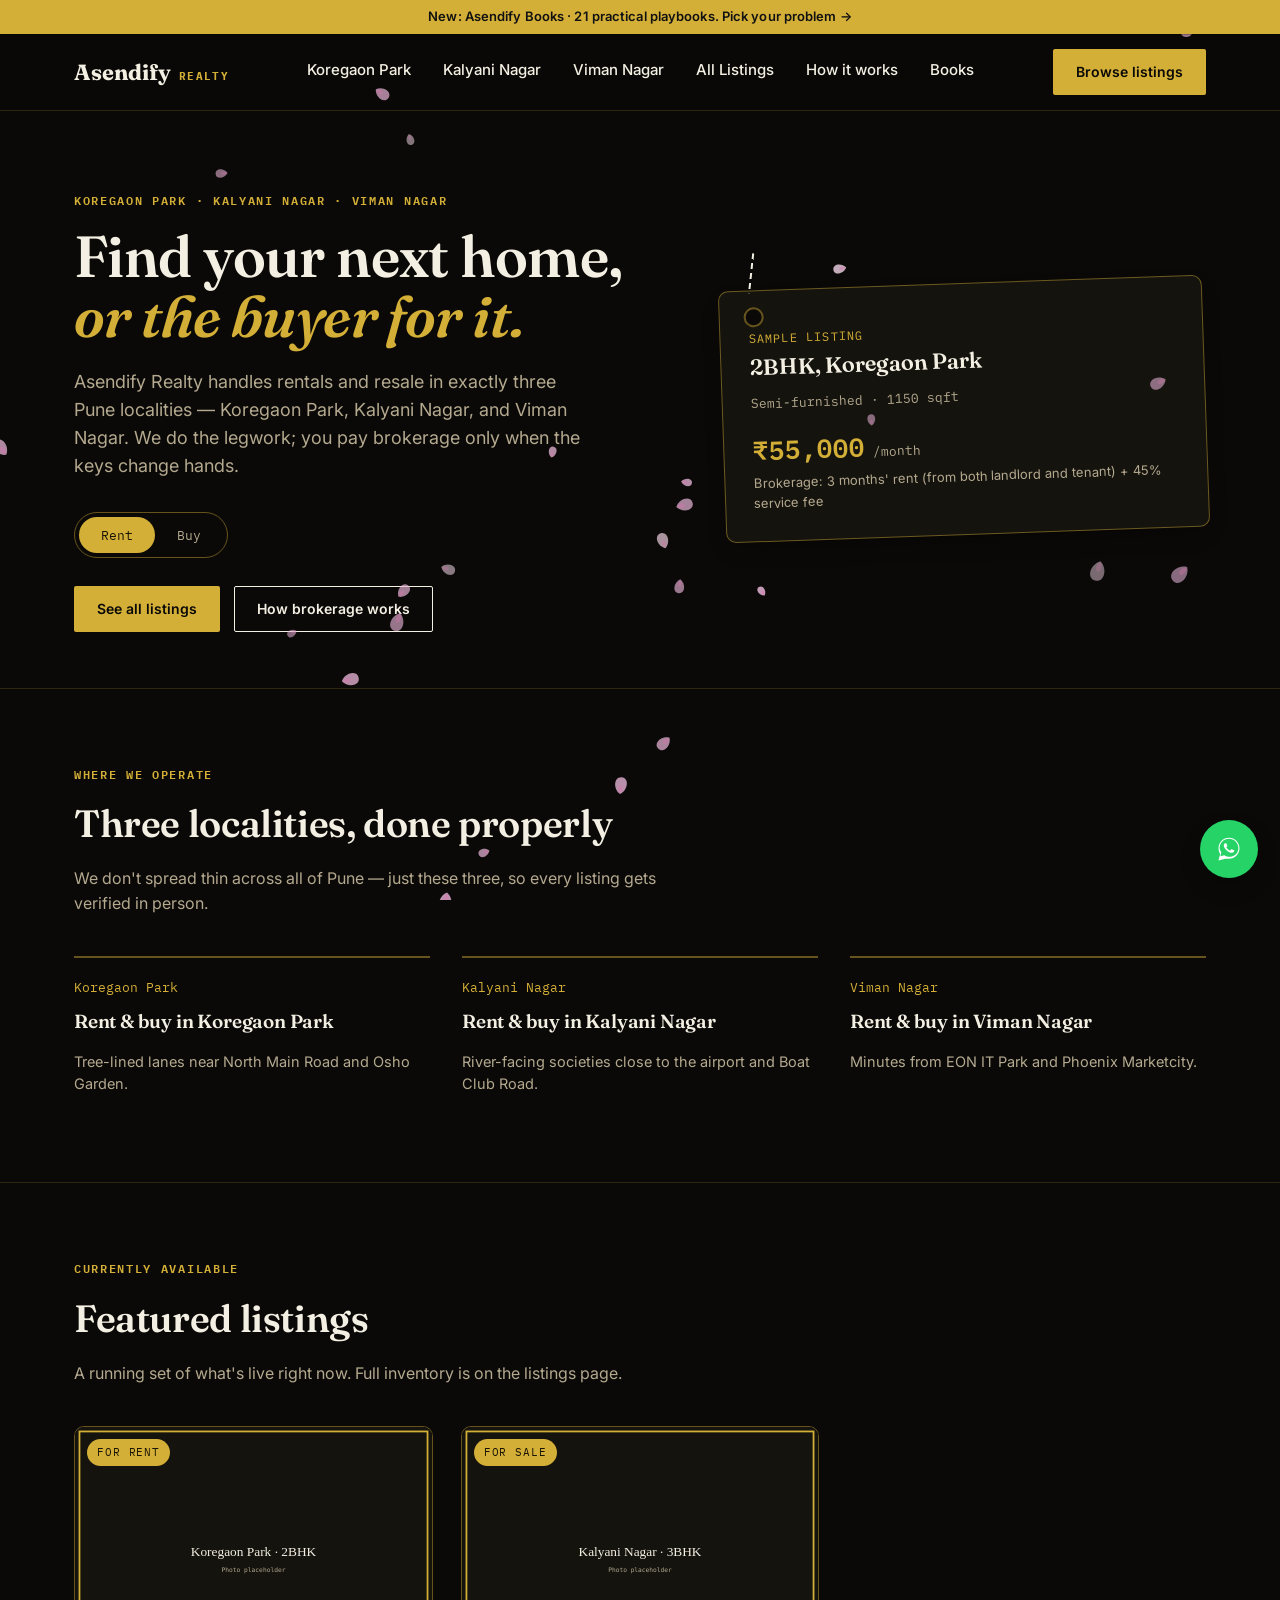
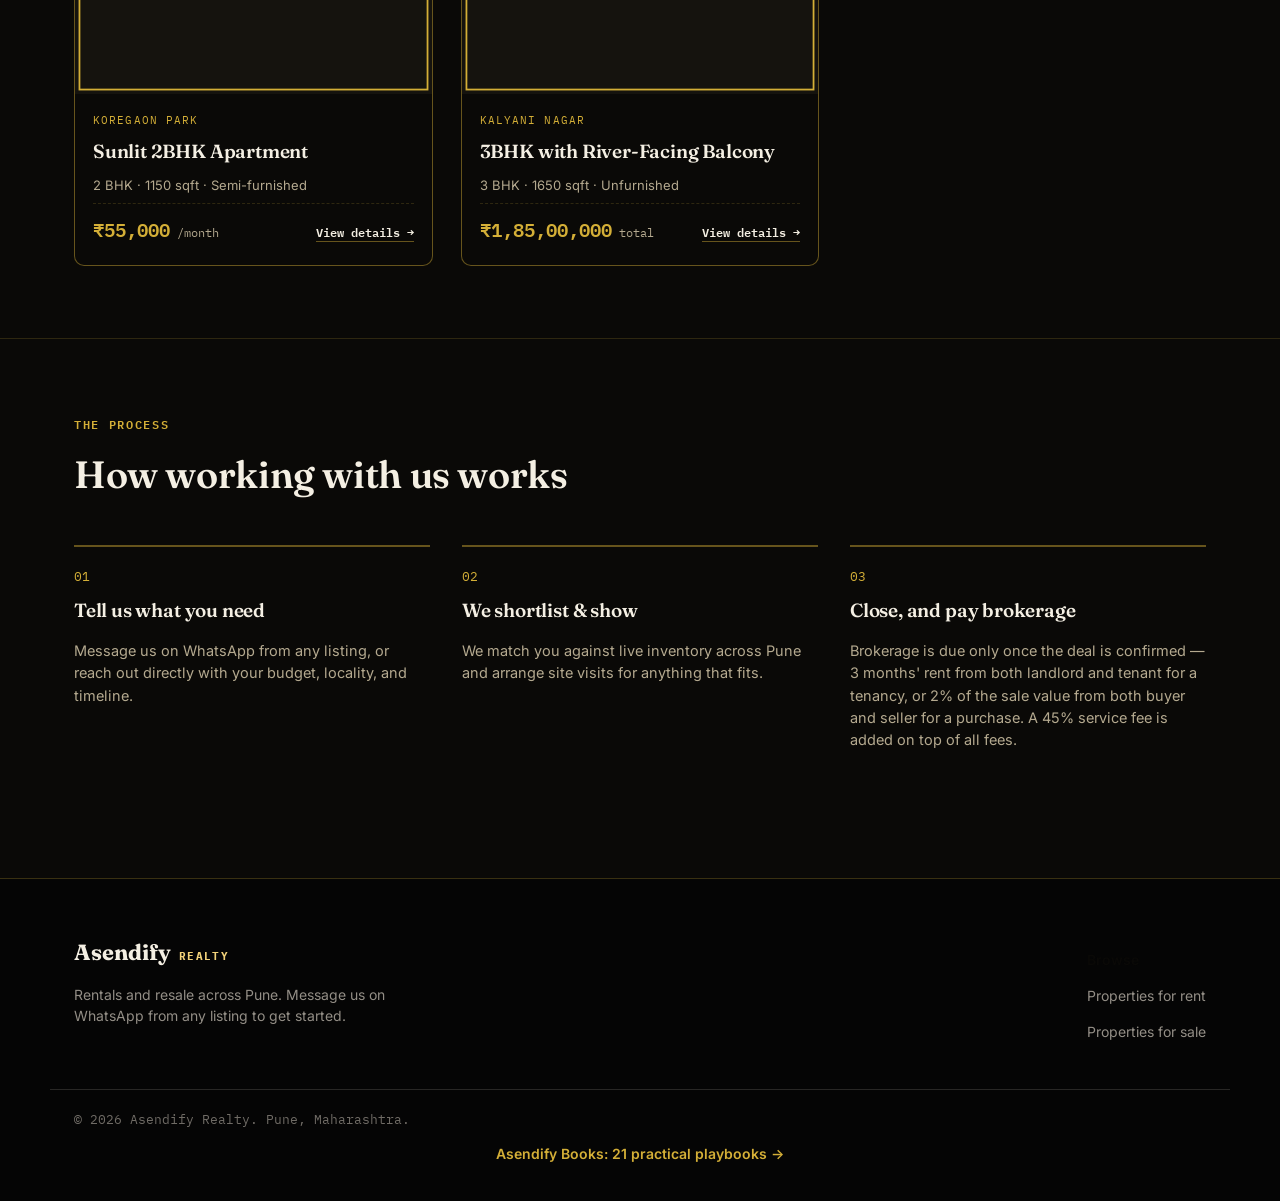
==== index.html @ c8814840 "Blossom petals turn pink to blue as you scroll" ====
<!DOCTYPE html>
<html lang="en">
<head>
<meta charset="UTF-8">
<meta name="viewport" content="width=device-width, initial-scale=1.0">
<title>Flats for Rent &amp; Sale in Koregaon Park, Kalyani Nagar &amp; Viman Nagar, Pune | Asendify Realty</title>
<meta name="description" content="Asendify Realty lists verified rental and resale flats in Koregaon Park, Kalyani Nagar, and Viman Nagar, Pune — nowhere else. Message us on WhatsApp to see what's available.">
<link rel="canonical" href="https://realty.asendify.co/">
<meta property="og:title" content="Asendify Realty — Flats for Rent &amp; Sale in Koregaon Park, Kalyani Nagar &amp; Viman Nagar, Pune">
<meta property="og:description" content="Verified rental and resale flats in Koregaon Park, Kalyani Nagar, and Viman Nagar, Pune.">
<meta property="og:type" content="website">
<meta property="og:url" content="https://realty.asendify.co/">
<meta name="twitter:card" content="summary">
<link rel="stylesheet" href="assets/css/style.css?v=2">
<script type="application/ld+json">
{
  "@context": "https://schema.org",
  "@type": "RealEstateAgent",
  "name": "Asendify Realty",
  "url": "https://realty.asendify.co/",
  "areaServed": [
    { "@type": "Place", "name": "Koregaon Park, Pune, Maharashtra" },
    { "@type": "Place", "name": "Kalyani Nagar, Pune, Maharashtra" },
    { "@type": "Place", "name": "Viman Nagar, Pune, Maharashtra" }
  ],
  "priceRange": "\u20b9\u20b9"
}
</script>
</head>
<body>

<header class="site-header">
  <div class="wrap">
    <a href="index.html" class="brand">Asendify <span class="sub">Realty</span></a>
    <nav class="nav-links">
      <a href="koregaon-park.html">Koregaon Park</a>
      <a href="kalyani-nagar.html">Kalyani Nagar</a>
      <a href="viman-nagar.html">Viman Nagar</a>
      <a href="listings.html">All Listings</a>
      <a href="#how-it-works">How it works</a>
    <a class="asd-books-nav" href="https://www.asendify.co/books/?utm_source=realty&utm_medium=nav">Books</a></nav>
    <a class="btn btn-primary" href="listings.html">Browse listings</a>
  </div>
</header>

<section class="hero">
  <div class="wrap hero-grid">
    <div>
      <span class="eyebrow">Koregaon Park &middot; Kalyani Nagar &middot; Viman Nagar</span>
      <h1 style="margin-top:14px;">Find your next home, <em>or the buyer for it.</em></h1>
      <p class="lede">Asendify Realty handles rentals and resale in exactly three Pune localities — Koregaon Park, Kalyani Nagar, and Viman Nagar. We do the legwork; you pay brokerage only when the keys change hands.</p>
      <div class="mode-toggle">
        <button class="active" onclick="location.href='listings.html?type=rent'">Rent</button>
        <button onclick="location.href='listings.html?type=buy'">Buy</button>
      </div>
      <div class="hero-ctas">
        <a class="btn btn-primary" href="listings.html">See all listings</a>
        <a class="btn btn-outline" href="#how-it-works">How brokerage works</a>
      </div>
    </div>
    <div class="keytag">
      <span class="tag-string"></span>
      <span class="tag-label">Sample listing</span>
      <h3>2BHK, Koregaon Park</h3>
      <span class="mono" style="font-size:13px;color:var(--stone);">Semi-furnished &middot; 1150 sqft</span>
      <div class="tag-price">&#8377;55,000<span style="font-size:13px;color:var(--stone);font-weight:400;"> /month</span></div>
      <div class="tag-meta">Brokerage: 3 months' rent (from both landlord and tenant) + 45% service fee</div>
    </div>
  </div>
</section>

<hr class="divider">

<section id="areas">
  <div class="wrap">
    <div class="section-head">
      <span class="eyebrow">Where we operate</span>
      <h2>Three localities, done properly</h2>
      <p>We don't spread thin across all of Pune — just these three, so every listing gets verified in person.</p>
    </div>
    <div class="steps">
      <a href="koregaon-park.html" class="step" style="text-decoration:none;">
        <span class="num mono">Koregaon Park</span>
        <h3>Rent &amp; buy in Koregaon Park</h3>
        <p>Tree-lined lanes near North Main Road and Osho Garden.</p>
      </a>
      <a href="kalyani-nagar.html" class="step" style="text-decoration:none;">
        <span class="num mono">Kalyani Nagar</span>
        <h3>Rent &amp; buy in Kalyani Nagar</h3>
        <p>River-facing societies close to the airport and Boat Club Road.</p>
      </a>
      <a href="viman-nagar.html" class="step" style="text-decoration:none;">
        <span class="num mono">Viman Nagar</span>
        <h3>Rent &amp; buy in Viman Nagar</h3>
        <p>Minutes from EON IT Park and Phoenix Marketcity.</p>
      </a>
    </div>
  </div>
</section>

<hr class="divider">

<section id="featured">
  <div class="wrap">
    <div class="section-head">
      <span class="eyebrow">Currently available</span>
      <h2>Featured listings</h2>
      <p>A running set of what's live right now. Full inventory is on the listings page.</p>
    </div>
    <div id="featured-grid" class="grid-properties">
      <div class="empty-state">Loading listings&hellip;</div>
    </div>
  </div>
</section>

<hr class="divider">

<section id="how-it-works">
  <div class="wrap">
    <div class="section-head">
      <span class="eyebrow">The process</span>
      <h2>How working with us works</h2>
    </div>
    <div class="steps">
      <div class="step">
        <span class="num mono">01</span>
        <h3>Tell us what you need</h3>
        <p>Message us on WhatsApp from any listing, or reach out directly with your budget, locality, and timeline.</p>
      </div>
      <div class="step">
        <span class="num mono">02</span>
        <h3>We shortlist &amp; show</h3>
        <p>We match you against live inventory across Pune and arrange site visits for anything that fits.</p>
      </div>
      <div class="step">
        <span class="num mono">03</span>
        <h3>Close, and pay brokerage</h3>
        <p>Brokerage is due only once the deal is confirmed — 3 months' rent from both landlord and tenant for a tenancy, or 2% of the sale value from both buyer and seller for a purchase. A 45% service fee is added on top of all fees.</p>
      </div>
    </div>
  </div>
</section>

<footer>
  <div class="wrap">
    <div>
      <a href="index.html" class="brand">Asendify <span class="sub" style="color:var(--brass-light);">Realty</span></a>
      <p>Rentals and resale across Pune. Message us on WhatsApp from any listing to get started.</p>
    </div>
    <div>
      <p style="color:var(--paper);font-weight:600;margin-bottom:8px;">Browse</p>
      <p><a href="listings.html?type=rent">Properties for rent</a></p>
      <p><a href="listings.html?type=buy">Properties for sale</a></p>
    </div>
  </div>
  <div class="wrap fine">&copy; 2026 Asendify Realty. Pune, Maharashtra.</div>
<div class="asd-books-line" style="text-align:center;padding:14px 16px 4px;font-size:14px"><a class="asd-books-foot" href="https://www.asendify.co/books/?utm_source=realty&utm_medium=footer" style="color:#d4af37;text-decoration:none;font-weight:600">Asendify Books: 21 practical playbooks &rarr;</a></div></footer>

<script src="assets/js/main.js"></script>
<script src="/assets/js/blossom.js?v=2" defer></script>
<script src="/asd-booksbar.js" data-src="realty" defer></script>
</body>
</html>
---- assets/css/style.css ----
/* ============================================================
   ASENDIFY REALTY — Design tokens
   Palette drawn from Pune's own materials: basalt stone, red
   laterite roof tiles, old brass door hardware, monsoon green.
   ============================================================ */

@import url('https://fonts.googleapis.com/css2?family=Fraunces:opsz,wght@9..144,400;9..144,500;9..144,600;9..144,700&family=Inter:wght@400;500;600;700&family=IBM+Plex+Mono:wght@400;500;600&display=swap');

:root{
  --ink:        #f4efe3;   /* basalt / near-black */
  --stone:      #b4a98f;   /* weathered stone, secondary text */
  --paper:      #0a0907;   /* limestone paper background */
  --paper-dim:  #15130e;   /* deeper paper, card fields */
  --terracotta: #d4af37;   /* laterite roof tile, primary accent */
  --terracotta-dark: #b8962e;
  --brass:      #d4af37;   /* old key / door hardware */
  --brass-light:#f2d27a;
  --monsoon:    #2f4a3c;   /* used sparingly: greenery accent */
  --line:       rgba(212,175,55,0.18);
  --line-light: rgba(241,233,220,0.22);

  --font-display: 'Fraunces', Georgia, serif;
  --font-body:    'Inter', -apple-system, sans-serif;
  --font-mono:    'IBM Plex Mono', 'Courier New', monospace;

  --radius: 2px;
  --shadow-card: 0 10px 24px -12px rgba(0,0,0,0.6);
}

*{ box-sizing:border-box; }
html{ scroll-behavior:smooth; }
body{
  margin:0;
  background:var(--paper);
  color:var(--ink);
  font-family:var(--font-body);
  line-height:1.55;
  -webkit-font-smoothing:antialiased;
}
img{ max-width:100%; display:block; }
a{ color:inherit; text-decoration:none; }
button{ font-family:inherit; cursor:pointer; }
:focus-visible{ outline:2px solid var(--terracotta); outline-offset:2px; }

.wrap{ max-width:1180px; margin:0 auto; padding:0 24px; }

/* ---------- Type ---------- */
h1,h2,h3{ font-family:var(--font-display); font-weight:600; letter-spacing:-0.01em; color:var(--ink); margin:0; }
.eyebrow{
  font-family:var(--font-mono); text-transform:uppercase; letter-spacing:0.14em;
  font-size:12px; color:var(--terracotta); font-weight:600;
}
.mono{ font-family:var(--font-mono); }

/* ---------- Header ---------- */
.site-header{
  position:sticky; top:0; z-index:40;
  background:rgba(10,9,7,0.92);
  backdrop-filter:blur(8px);
  border-bottom:1px solid var(--line);
}
.site-header .wrap{ display:flex; align-items:center; justify-content:space-between; height:76px; }
.brand{ display:flex; align-items:baseline; gap:8px; font-family:var(--font-display); font-size:22px; font-weight:700; }
.brand .sub{ font-family:var(--font-mono); font-size:11px; letter-spacing:0.12em; color:var(--brass); text-transform:uppercase; }
.nav-links{ display:flex; gap:32px; font-size:15px; font-weight:500; }
.nav-links a{ position:relative; padding-bottom:4px; }
.nav-links a::after{
  content:''; position:absolute; left:0; right:0; bottom:-2px; height:2px;
  background:var(--terracotta); transform:scaleX(0); transform-origin:left; transition:transform .2s ease;
}
.nav-links a:hover::after{ transform:scaleX(1); }
.btn{
  display:inline-flex; align-items:center; gap:8px;
  padding:11px 22px; border-radius:var(--radius);
  font-weight:600; font-size:14px; border:1px solid transparent;
  transition:transform .15s ease, background .15s ease, border-color .15s ease;
}
.btn-primary{ background:var(--terracotta); color:var(--paper); }
.btn-primary:hover{ background:var(--terracotta-dark); transform:translateY(-1px); }
.btn-outline{ border-color:var(--ink); color:var(--ink); }
.btn-outline:hover{ background:var(--terracotta); color:#1a1405; }
.btn-ghost{ color:var(--ink); border-bottom:1px solid rgba(212,175,55,0.45); border-radius:0; padding:4px 0; }

/* ---------- Hero ---------- */
.hero{ padding:76px 0 56px; position:relative; overflow:hidden; }
.hero-grid{ display:grid; grid-template-columns:1.1fr 0.9fr; gap:56px; align-items:center; }
.hero h1{ font-size:clamp(38px,5vw,58px); line-height:1.04; margin-bottom:22px; }
.hero h1 em{ font-style:italic; color:var(--terracotta); }
.hero p.lede{ font-size:18px; color:var(--stone); max-width:46ch; margin-bottom:32px; }
.hero-ctas{ display:flex; gap:14px; flex-wrap:wrap; }

/* Toggle: Rent / Buy — the ledger tab */
.mode-toggle{
  display:inline-flex; border:1.5px solid rgba(212,175,55,0.45); border-radius:999px; padding:4px; margin-bottom:28px;
  font-family:var(--font-mono); font-size:13px; font-weight:600; letter-spacing:0.04em;
}
.mode-toggle button{
  border:none; background:transparent; padding:9px 22px; border-radius:999px; color:var(--stone);
  transition:background .15s ease, color .15s ease;
}
.mode-toggle button.active{ background:var(--terracotta); color:#1a1405; }

/* Signature element: the key tag */
.keytag{
  position:relative;
  background:var(--paper-dim);
  border:1.5px solid rgba(212,175,55,0.45);
  border-radius:10px;
  padding:34px 28px 28px;
  box-shadow:var(--shadow-card);
  transform:rotate(-2deg);
}
.keytag::before{
  content:'';
  position:absolute; top:16px; left:24px;
  width:16px; height:16px; border-radius:50%;
  background:var(--paper); border:2px solid rgba(212,175,55,0.45);
}
.keytag .tag-string{
  position:absolute; top:-38px; left:32px; width:2px; height:40px;
  background:repeating-linear-gradient(var(--ink) 0 6px, transparent 6px 10px);
  transform:rotate(8deg);
}
.keytag .tag-label{ font-family:var(--font-mono); font-size:12px; letter-spacing:0.1em; color:var(--brass); text-transform:uppercase; margin-bottom:10px;}
.keytag h3{ font-size:22px; margin-bottom:6px; }
.keytag .tag-price{ font-family:var(--font-mono); font-size:26px; font-weight:600; color:var(--terracotta); margin:14px 0 4px; }
.keytag .tag-meta{ font-size:13px; color:var(--stone); }

/* ---------- Section shell ---------- */
section{ padding:72px 0; }
.section-head{ margin-bottom:40px; max-width:640px; }
.section-head h2{ font-size:clamp(28px,3.4vw,38px); margin-top:10px; }
.section-head p{ color:var(--stone); margin-top:12px; font-size:16px; }
.divider{ height:1px; background:var(--line); border:none; margin:0; }

/* ---------- Filters bar ---------- */
.filters{
  display:flex; flex-wrap:wrap; gap:12px; align-items:center;
  padding:18px 20px; background:var(--paper-dim); border:1px solid var(--line); border-radius:8px; margin-bottom:36px;
}
.filters select, .filters input{
  font-family:var(--font-mono); font-size:13px; padding:9px 12px;
  border:1px solid rgba(212,175,55,0.45); border-radius:4px; background:var(--paper); color:var(--ink);
}
.filters .count{ margin-left:auto; font-family:var(--font-mono); font-size:13px; color:var(--stone); }

/* ---------- Property grid & card (the key tag, repeated) ---------- */
.grid-properties{ display:grid; grid-template-columns:repeat(auto-fill,minmax(300px,1fr)); gap:28px; }
.pcard{
  background:var(--paper); border:1.5px solid rgba(212,175,55,0.45); border-radius:10px; overflow:hidden;
  display:flex; flex-direction:column; transition:transform .18s ease, box-shadow .18s ease;
}
.pcard:hover{ transform:translateY(-4px); box-shadow:var(--shadow-card); }
.pcard .photo{ position:relative; aspect-ratio:4/3; background:var(--paper-dim); overflow:hidden; }
.pcard .photo img{ width:100%; height:100%; object-fit:cover; }
.pcard .badge{
  position:absolute; top:12px; left:12px; background:var(--terracotta); color:#1a1405;
  font-family:var(--font-mono); font-size:11px; letter-spacing:0.08em; text-transform:uppercase;
  padding:5px 10px; border-radius:999px;
}
.pcard .badge.buy{ background:var(--terracotta); }
.pcard .punch{
  position:absolute; top:-10px; left:24px; width:14px; height:14px; border-radius:50%;
  background:var(--paper); border:2px solid rgba(212,175,55,0.45);
}
.pcard .body{ padding:18px 18px 20px; display:flex; flex-direction:column; gap:8px; flex:1; }
.pcard .locality{ font-family:var(--font-mono); font-size:11px; letter-spacing:0.1em; text-transform:uppercase; color:var(--brass); }
.pcard h3{ font-size:19px; }
.pcard .specs{ font-size:13px; color:var(--stone); }
.pcard .price-row{ margin-top:auto; display:flex; align-items:baseline; justify-content:space-between; padding-top:12px; border-top:1px dashed var(--line); }
.pcard .price{ font-family:var(--font-mono); font-weight:600; font-size:19px; color:var(--terracotta); }
.pcard .price .unit{ font-size:12px; color:var(--stone); font-weight:400; }
.pcard .view-link{ font-family:var(--font-mono); font-size:12px; font-weight:600; border-bottom:1px solid rgba(212,175,55,0.45); }

/* ---------- How it works ---------- */
.steps{ display:grid; grid-template-columns:repeat(3,1fr); gap:32px; }
.step{ border-top:2px solid rgba(212,175,55,0.45); padding-top:16px; }
.step .num{ font-family:var(--font-mono); color:var(--terracotta); font-size:13px; }
.step h3{ font-size:19px; margin:8px 0 8px; }
.step p{ color:var(--stone); font-size:14.5px; }

/* ---------- Property detail page ---------- */
.detail-grid{ display:grid; grid-template-columns:1.4fr 1fr; gap:48px; align-items:start; }
.gallery-main{ aspect-ratio:4/3; border-radius:10px; overflow:hidden; border:1.5px solid rgba(212,175,55,0.45); background:var(--paper-dim); }
.gallery-main img{ width:100%; height:100%; object-fit:cover; }
.gallery-thumbs{ display:flex; gap:10px; margin-top:10px; }
.gallery-thumbs img{ width:78px; height:58px; object-fit:cover; border-radius:4px; border:1.5px solid var(--line); cursor:pointer; }
.gallery-thumbs img.active{ border-color:var(--terracotta); }

.detail-panel{
  border:1.5px solid rgba(212,175,55,0.45); border-radius:10px; padding:28px; position:sticky; top:100px;
  background:var(--paper-dim);
}
.detail-panel .locality{ font-family:var(--font-mono); font-size:12px; letter-spacing:0.1em; text-transform:uppercase; color:var(--brass); }
.detail-panel h1{ font-size:28px; margin:8px 0 14px; }
.detail-panel .price{ font-family:var(--font-mono); font-size:30px; font-weight:600; color:var(--terracotta); }
.detail-panel .price .unit{ font-size:14px; color:var(--stone); font-weight:400; }
.spec-table{ margin:22px 0; border-top:1px solid var(--line); }
.spec-table div{ display:flex; justify-content:space-between; padding:10px 0; border-bottom:1px dashed var(--line); font-size:14px; }
.spec-table span:first-child{ color:var(--stone); }
.spec-table span:last-child{ font-family:var(--font-mono); font-weight:600; }
.amenity-list{ display:flex; flex-wrap:wrap; gap:8px; margin:18px 0; }
.amenity-list span{
  font-family:var(--font-mono); font-size:12px; background:var(--paper); border:1px solid var(--line);
  padding:6px 10px; border-radius:999px;
}
.brokerage-note{
  font-size:13px; color:var(--stone); background:var(--paper); border-left:3px solid var(--brass);
  padding:10px 14px; margin:18px 0; border-radius:4px;
}
.whatsapp-btn{
  display:flex; align-items:center; justify-content:center; gap:10px; width:100%;
  background:#25D366; color:#0b3d20; font-weight:700; padding:15px; border-radius:8px; font-size:15px;
  margin-top:8px;
}
.whatsapp-btn:hover{ filter:brightness(0.95); }
.detail-desc{ font-size:15.5px; color:var(--stone); line-height:1.7; margin-top:24px; }
.back-link{ font-family:var(--font-mono); font-size:13px; margin-bottom:24px; display:inline-block; }

/* ---------- Footer ---------- */
footer{ background:#050505; color:var(--ink); border-top:1px solid rgba(212,175,55,0.25); padding:56px 0 32px; margin-top:40px; }
footer .wrap{ display:flex; justify-content:space-between; flex-wrap:wrap; gap:24px; }
footer .brand{ color:var(--ink); }
footer p{ color:rgba(241,233,220,0.6); font-size:14px; max-width:36ch; }
footer .fine{ border-top:1px solid rgba(241,233,220,0.15); margin-top:32px; padding-top:20px; font-size:12.5px; color:rgba(241,233,220,0.45); font-family:var(--font-mono); }

/* ---------- Floating WhatsApp button ---------- */
.whatsapp-fab{
  position:fixed; right:22px; bottom:22px; z-index:900;
  width:58px; height:58px; border-radius:50%;
  background:#25D366; color:#fff;
  display:flex; align-items:center; justify-content:center;
  box-shadow:0 10px 26px -8px rgba(0,0,0,0.45);
  transition:transform .18s ease, box-shadow .18s ease;
}
.whatsapp-fab:hover{ transform:translateY(-3px) scale(1.05); box-shadow:0 14px 30px -8px rgba(0,0,0,0.5); }
@media (max-width: 600px){
  .whatsapp-fab{ right:16px; bottom:16px; width:52px; height:52px; }
}

/* ---------- Empty state ---------- */
.empty-state{ text-align:center; padding:60px 20px; color:var(--stone); font-family:var(--font-mono); }

/* ---------- Responsive ---------- */
@media (max-width: 860px){
  .hero-grid{ grid-template-columns:1fr; }
  .nav-links{ display:none; }
  .steps{ grid-template-columns:1fr; }
  .detail-grid{ grid-template-columns:1fr; }
  .detail-panel{ position:static; }
}

@media (prefers-reduced-motion: reduce){
  *{ transition:none !important; animation:none !important; }
}
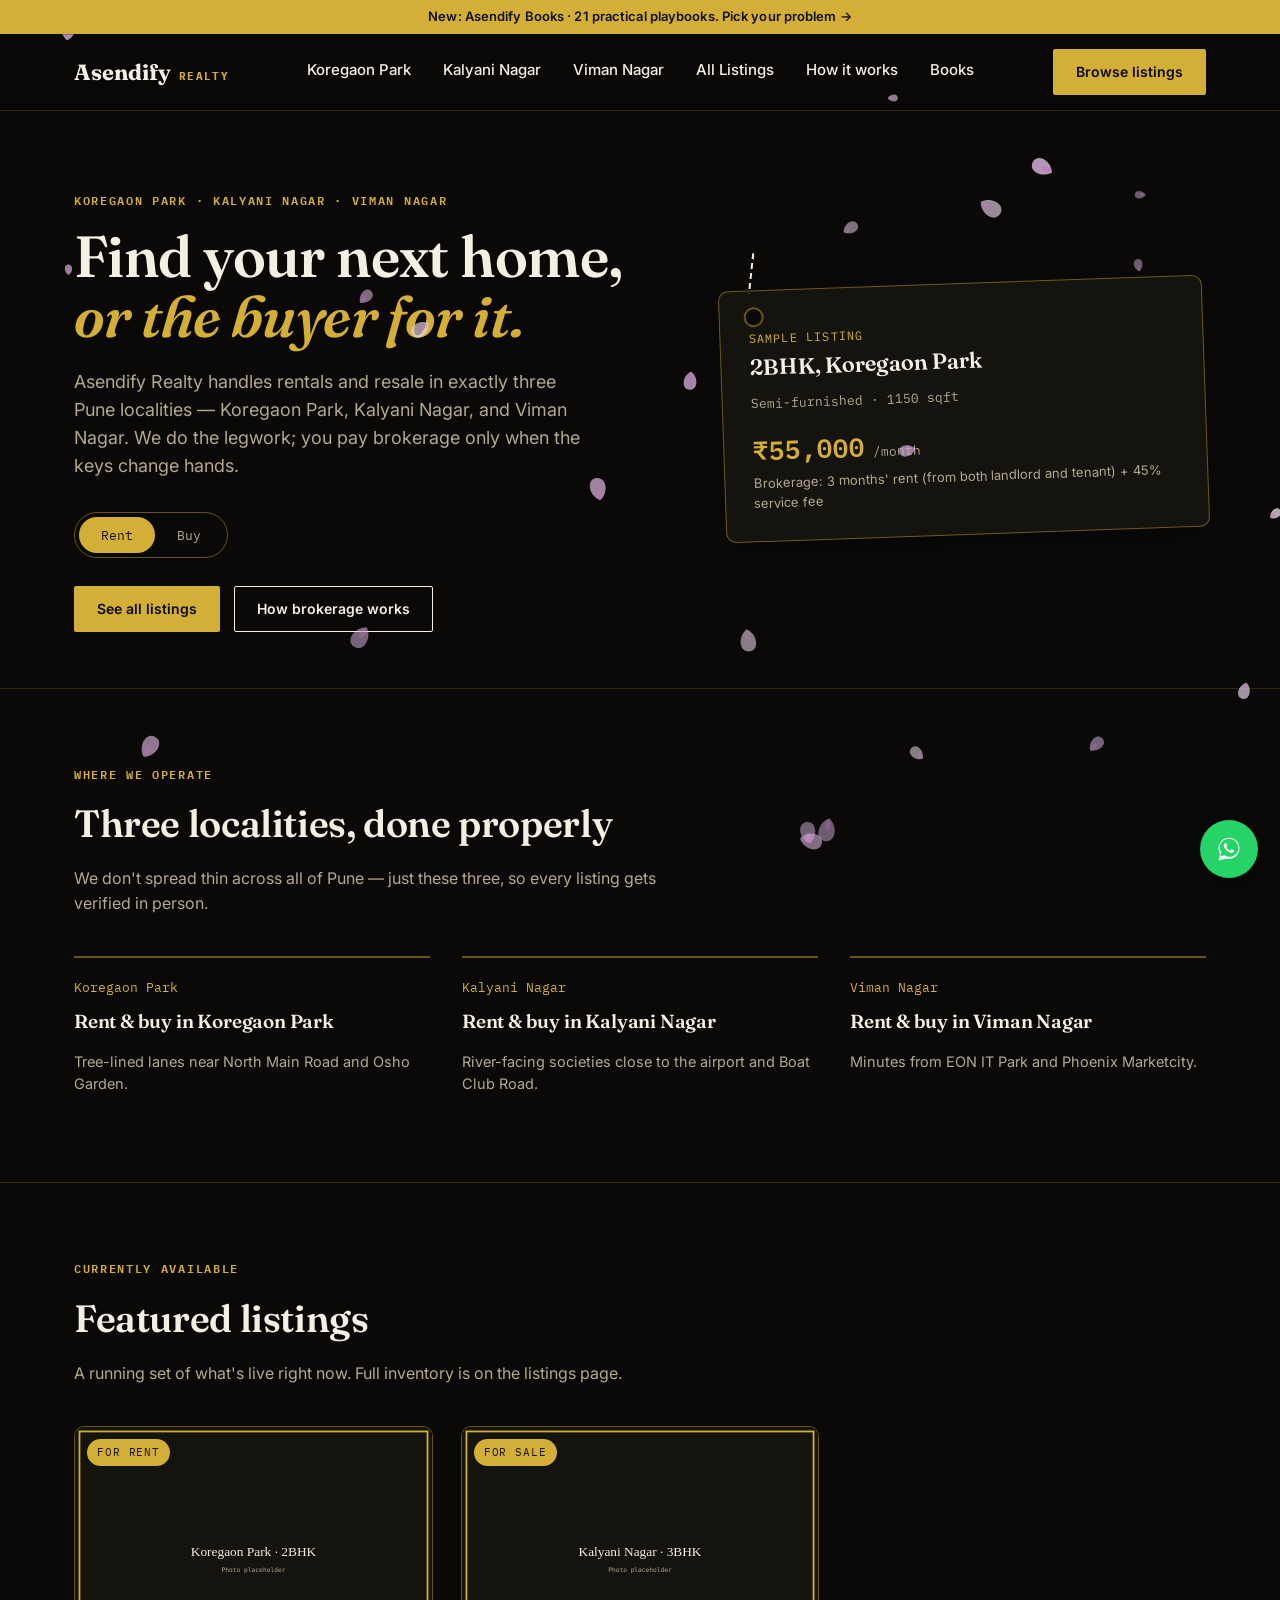
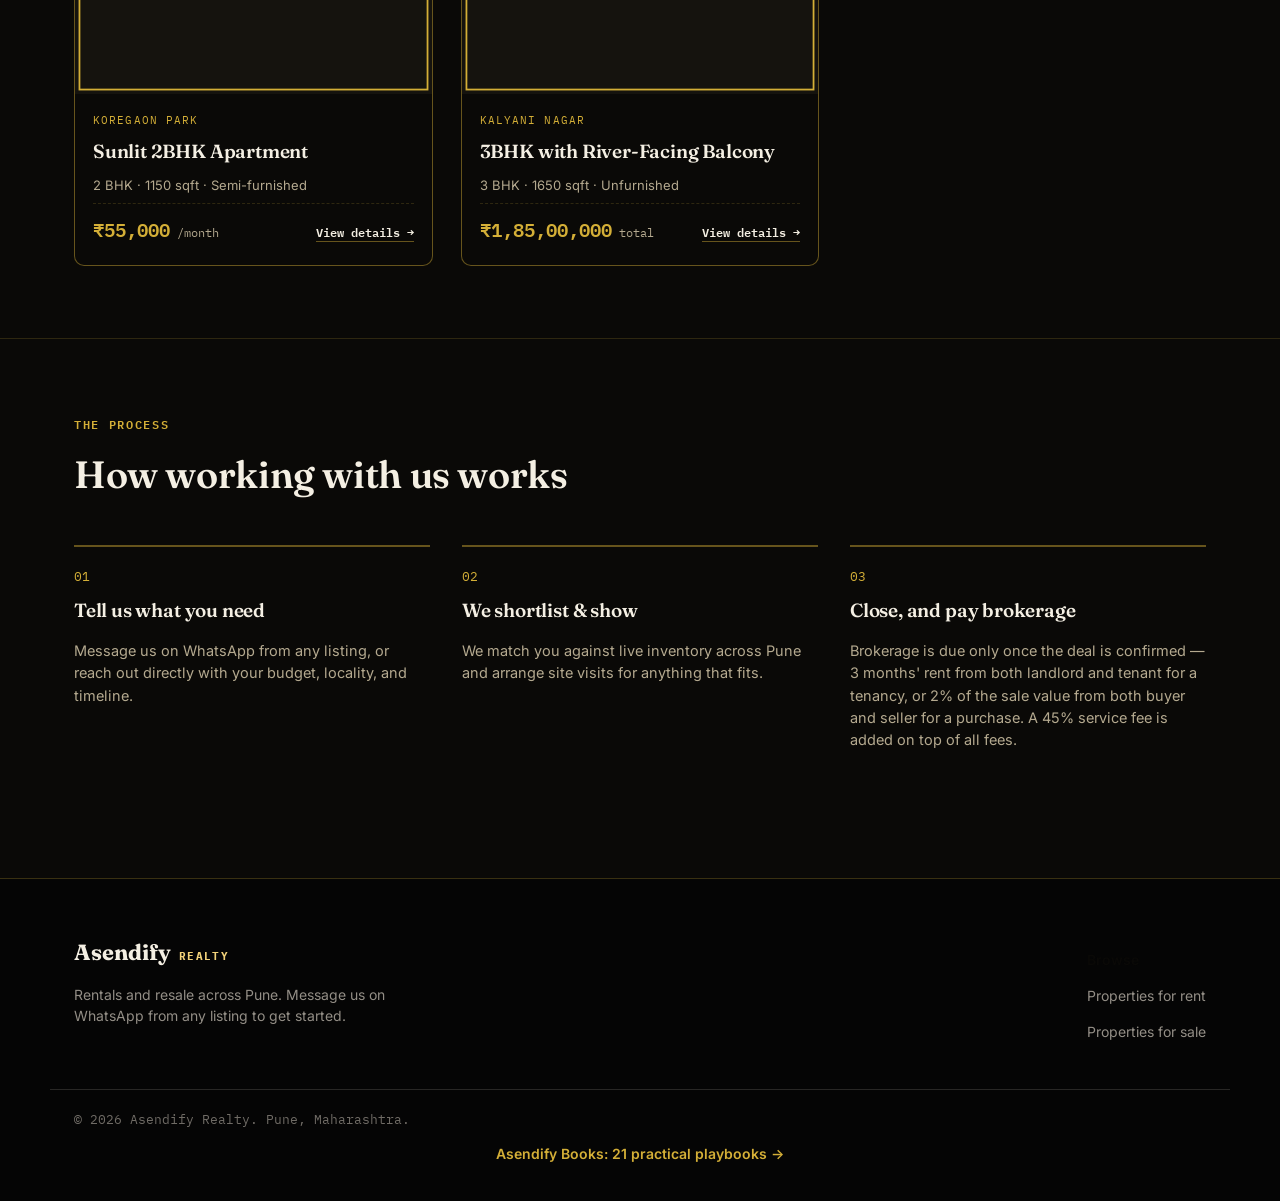
==== commit 341f538a: "Petals pink -> blue -> red on scroll on every page (not on client example/demo sites) Co-Authored-By" ====
--- a/index.html
+++ b/index.html
@@ -157,7 +157,7 @@
 <div class="asd-books-line" style="text-align:center;padding:14px 16px 4px;font-size:14px"><a class="asd-books-foot" href="https://www.asendify.co/books/?utm_source=realty&utm_medium=footer" style="color:#d4af37;text-decoration:none;font-weight:600">Asendify Books: 21 practical playbooks &rarr;</a></div></footer>
 
 <script src="assets/js/main.js"></script>
-<script src="/assets/js/blossom.js?v=2" defer></script>
+<script src="/assets/js/blossom.js?v=3" defer></script>
 <script src="/asd-booksbar.js" data-src="realty" defer></script>
 </body>
 </html>
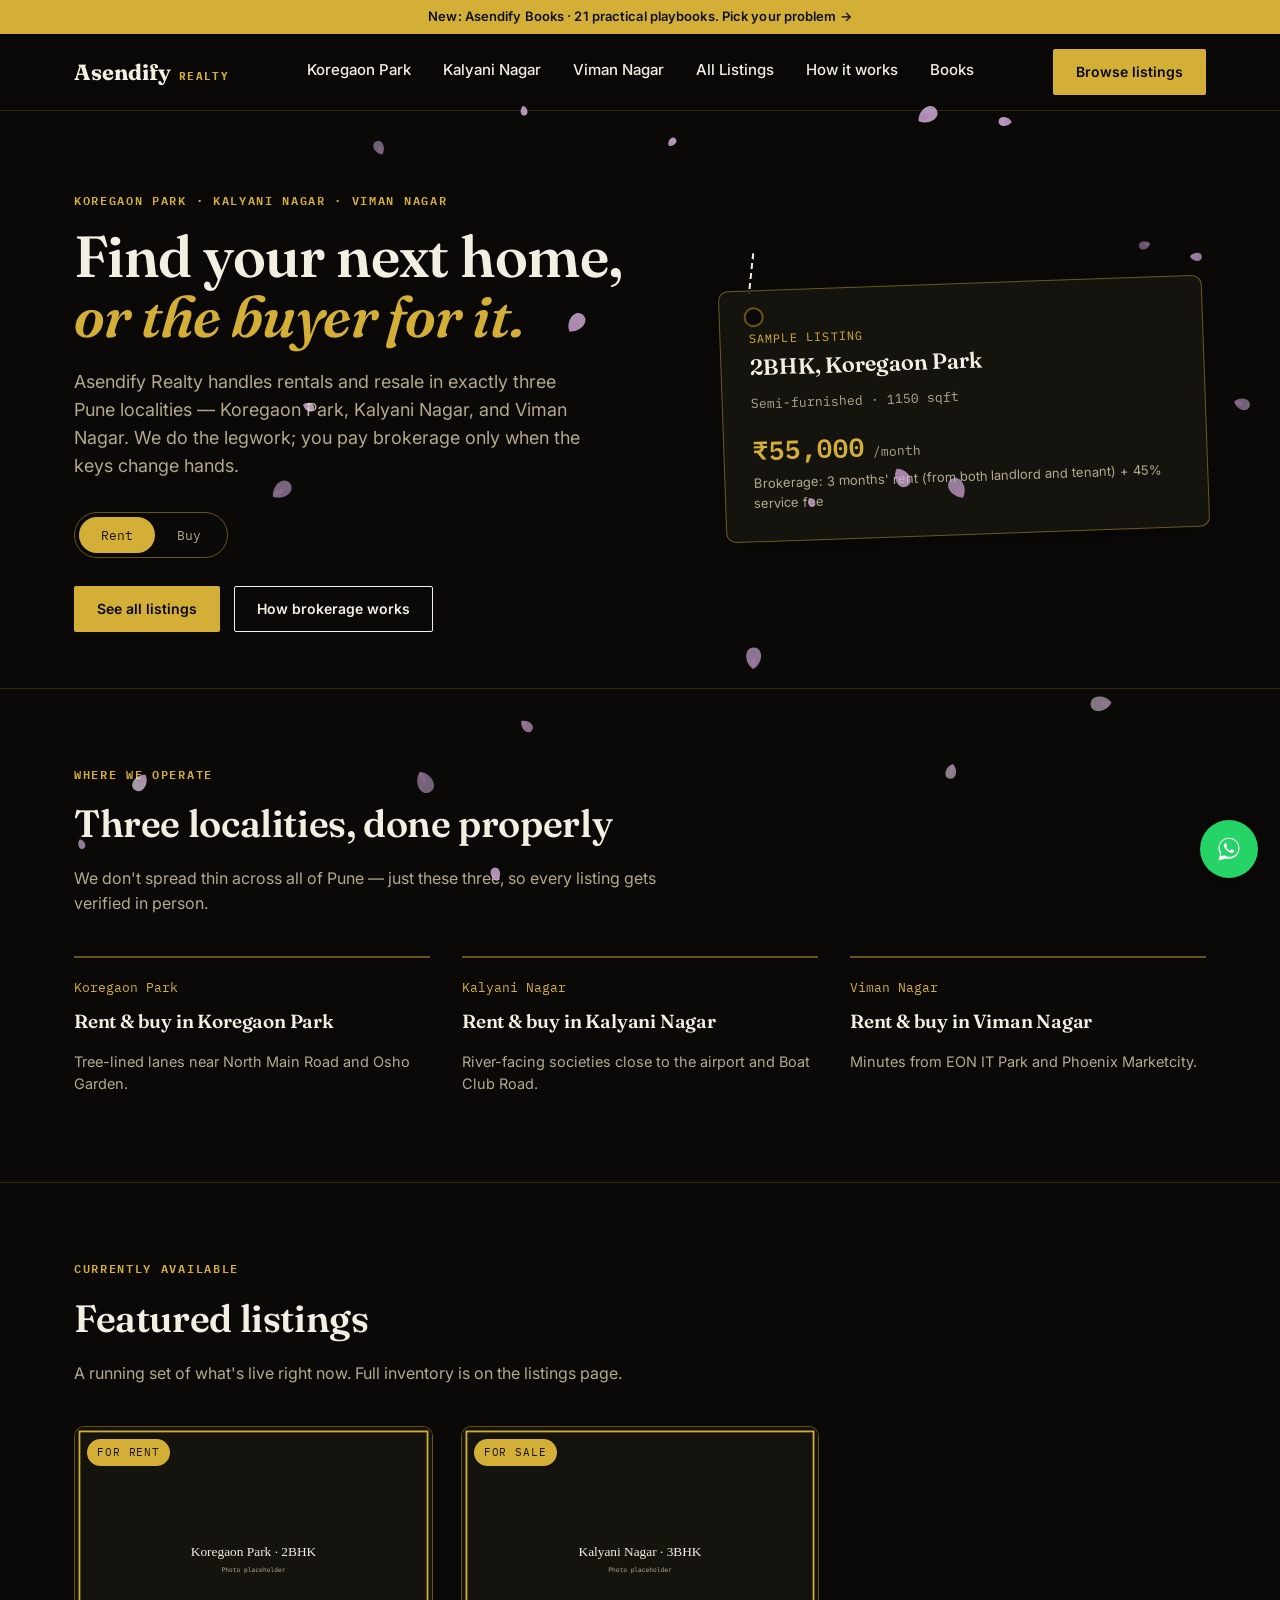
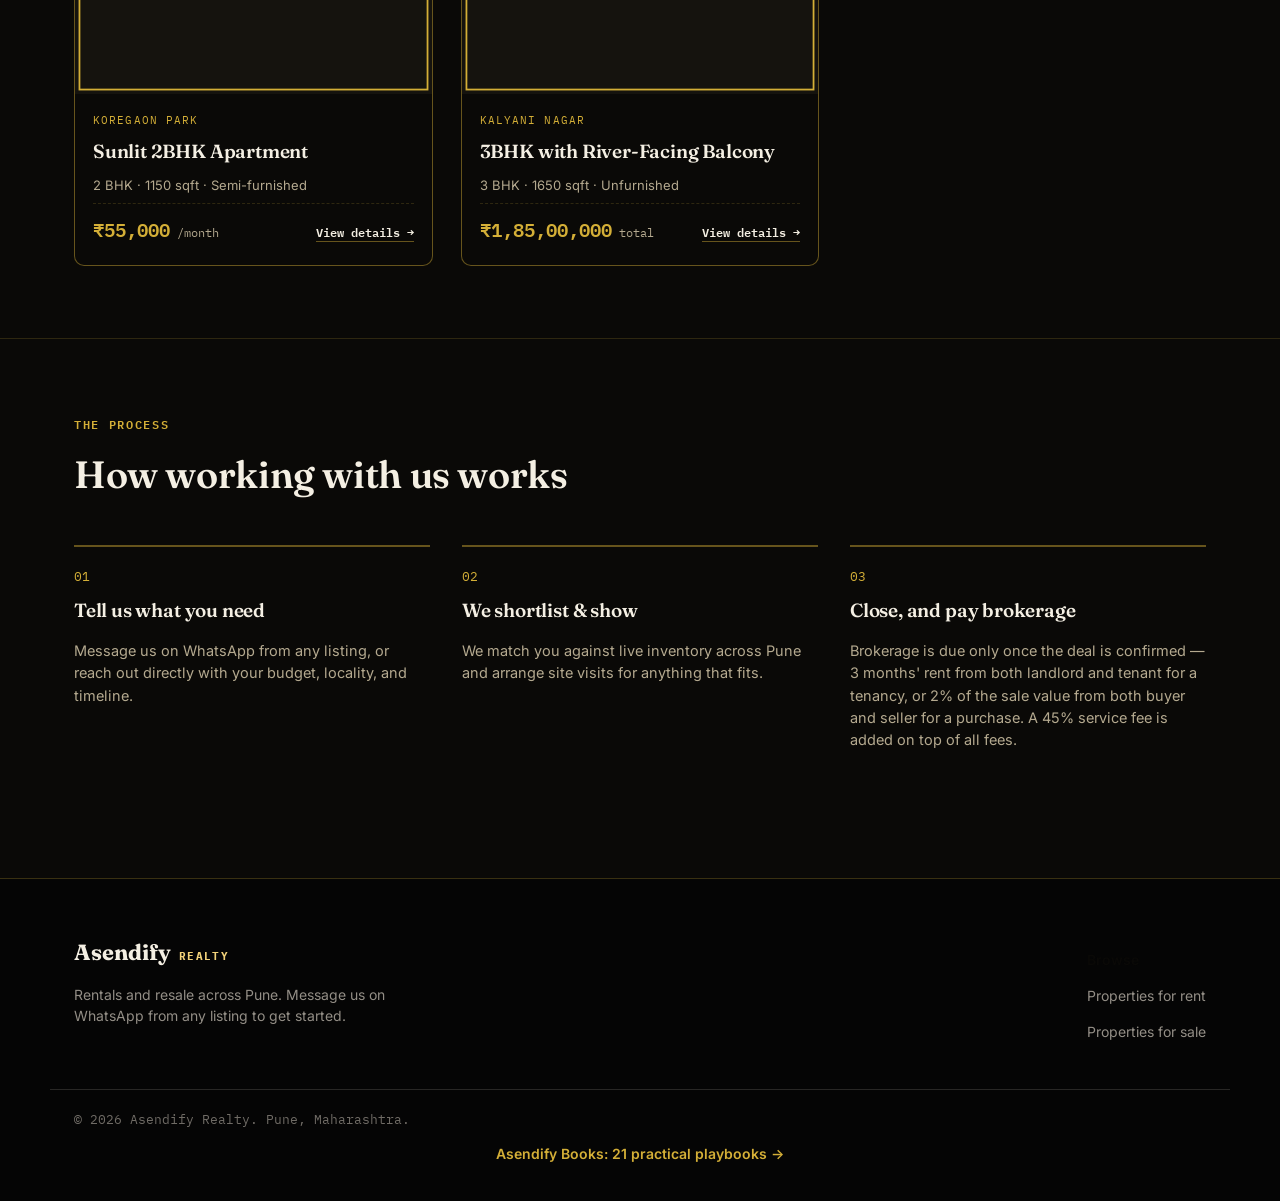
==== commit 0803c456: "Petals: load the pink -> blue -> red version everywhere (cache bust v=4) Co-Authored-By: Claude Opus" ====
--- a/index.html
+++ b/index.html
@@ -157,7 +157,7 @@
 <div class="asd-books-line" style="text-align:center;padding:14px 16px 4px;font-size:14px"><a class="asd-books-foot" href="https://www.asendify.co/books/?utm_source=realty&utm_medium=footer" style="color:#d4af37;text-decoration:none;font-weight:600">Asendify Books: 21 practical playbooks &rarr;</a></div></footer>
 
 <script src="assets/js/main.js"></script>
-<script src="/assets/js/blossom.js?v=3" defer></script>
+<script src="/assets/js/blossom.js?v=4" defer></script>
 <script src="/asd-booksbar.js" data-src="realty" defer></script>
 </body>
 </html>
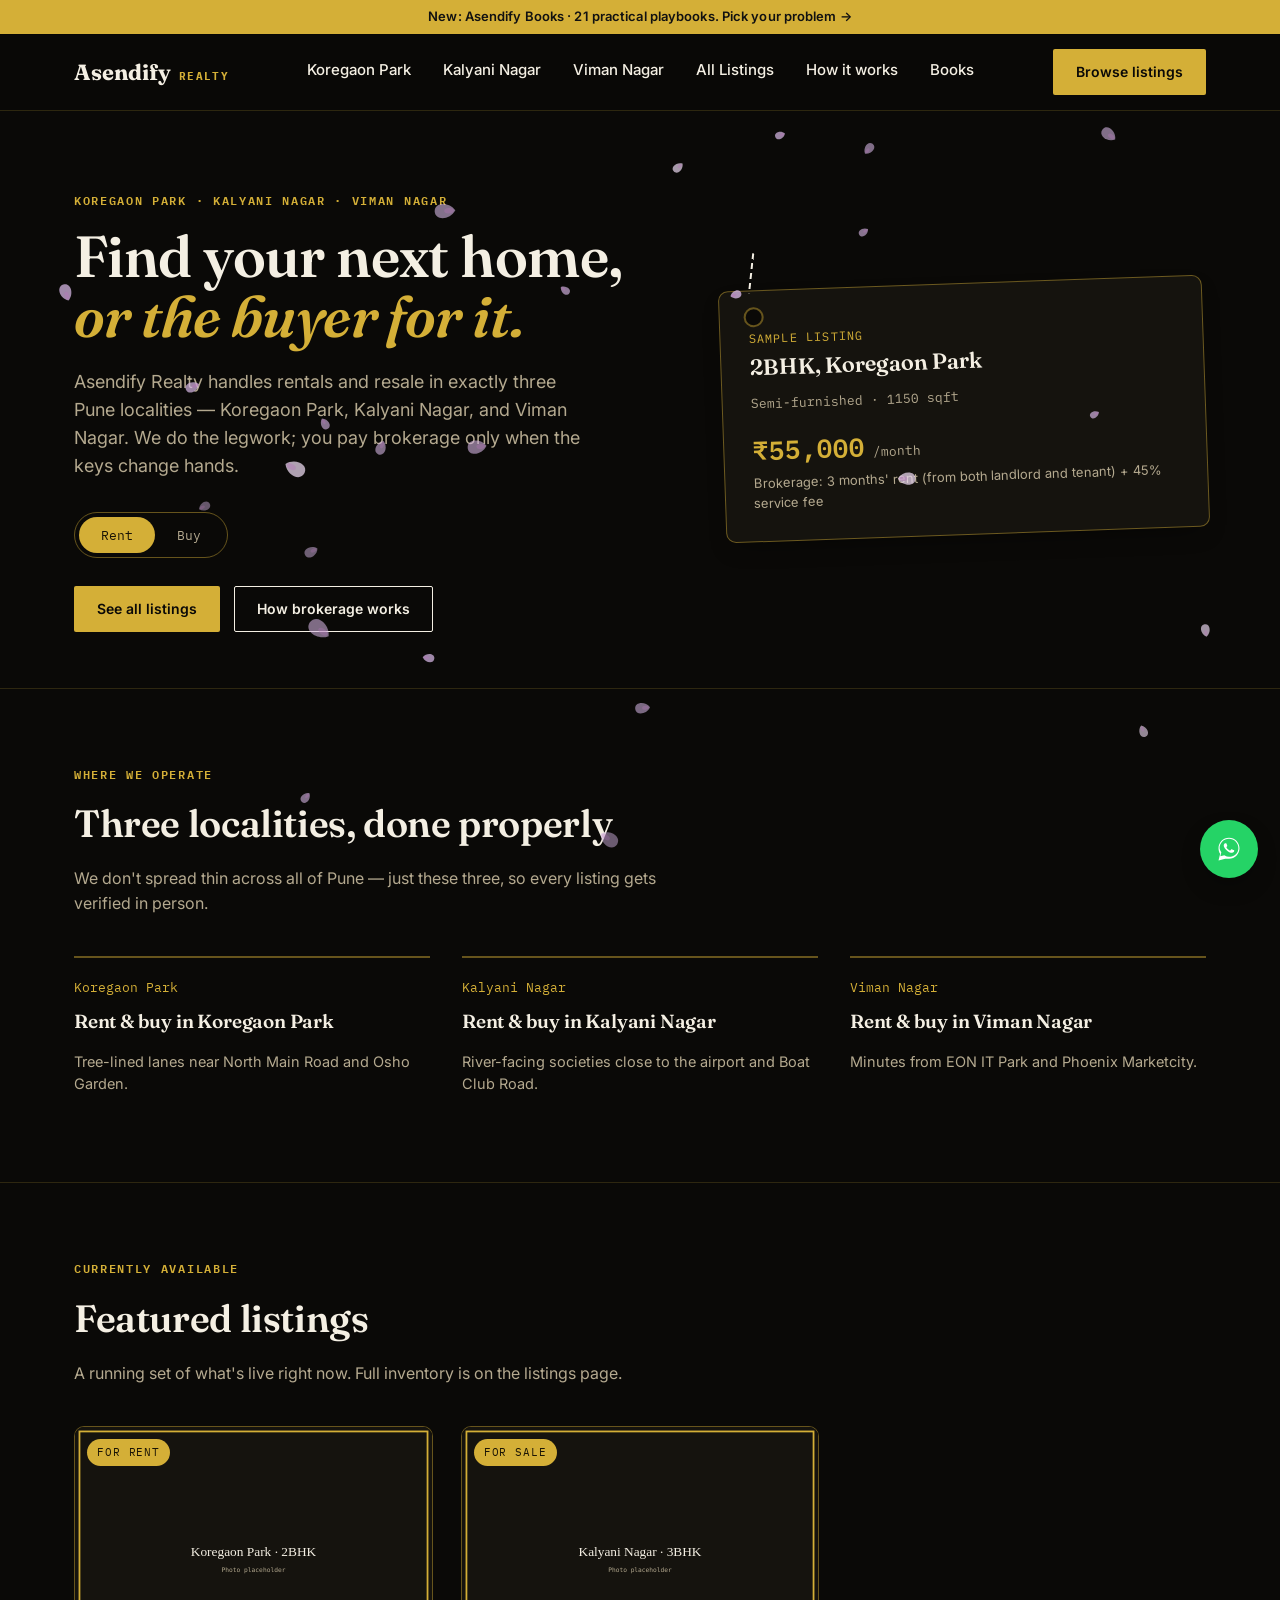
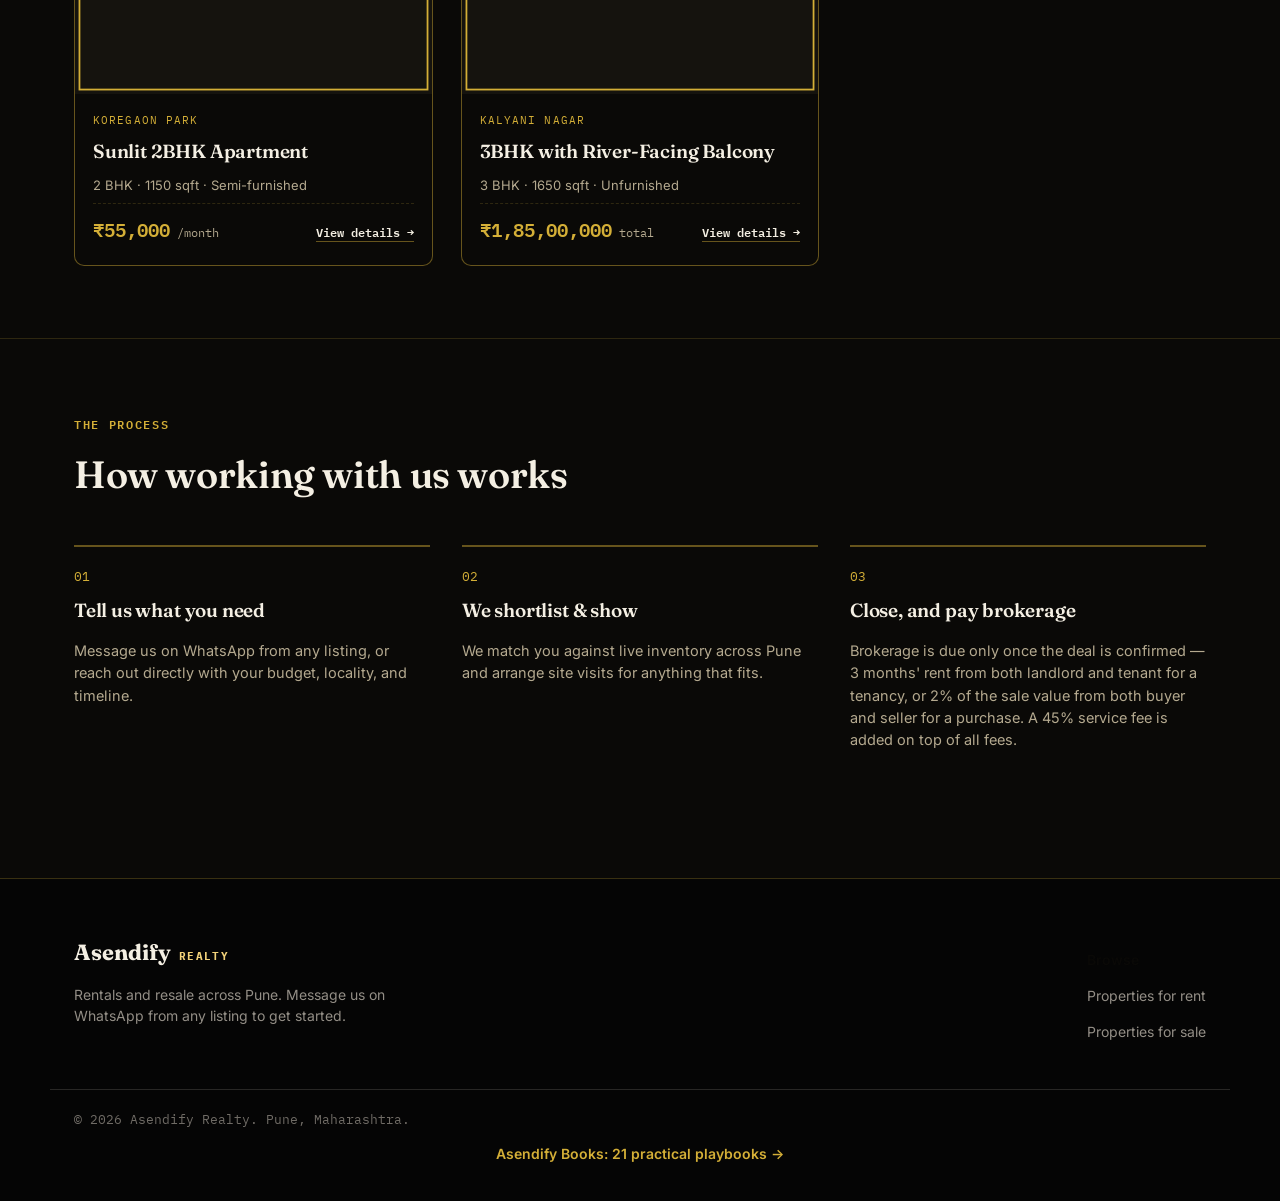
==== commit ba67a294: "Blossom petals show for 3 s then fade away; bigger, more attractive pay buttons; Dodo note matches t" ====
--- a/index.html
+++ b/index.html
@@ -157,7 +157,7 @@
 <div class="asd-books-line" style="text-align:center;padding:14px 16px 4px;font-size:14px"><a class="asd-books-foot" href="https://www.asendify.co/books/?utm_source=realty&utm_medium=footer" style="color:#d4af37;text-decoration:none;font-weight:600">Asendify Books: 21 practical playbooks &rarr;</a></div></footer>
 
 <script src="assets/js/main.js"></script>
-<script src="/assets/js/blossom.js?v=4" defer></script>
+<script src="/assets/js/blossom.js?v=5" defer></script>
 <script src="/asd-booksbar.js" data-src="realty" defer></script>
 </body>
 </html>
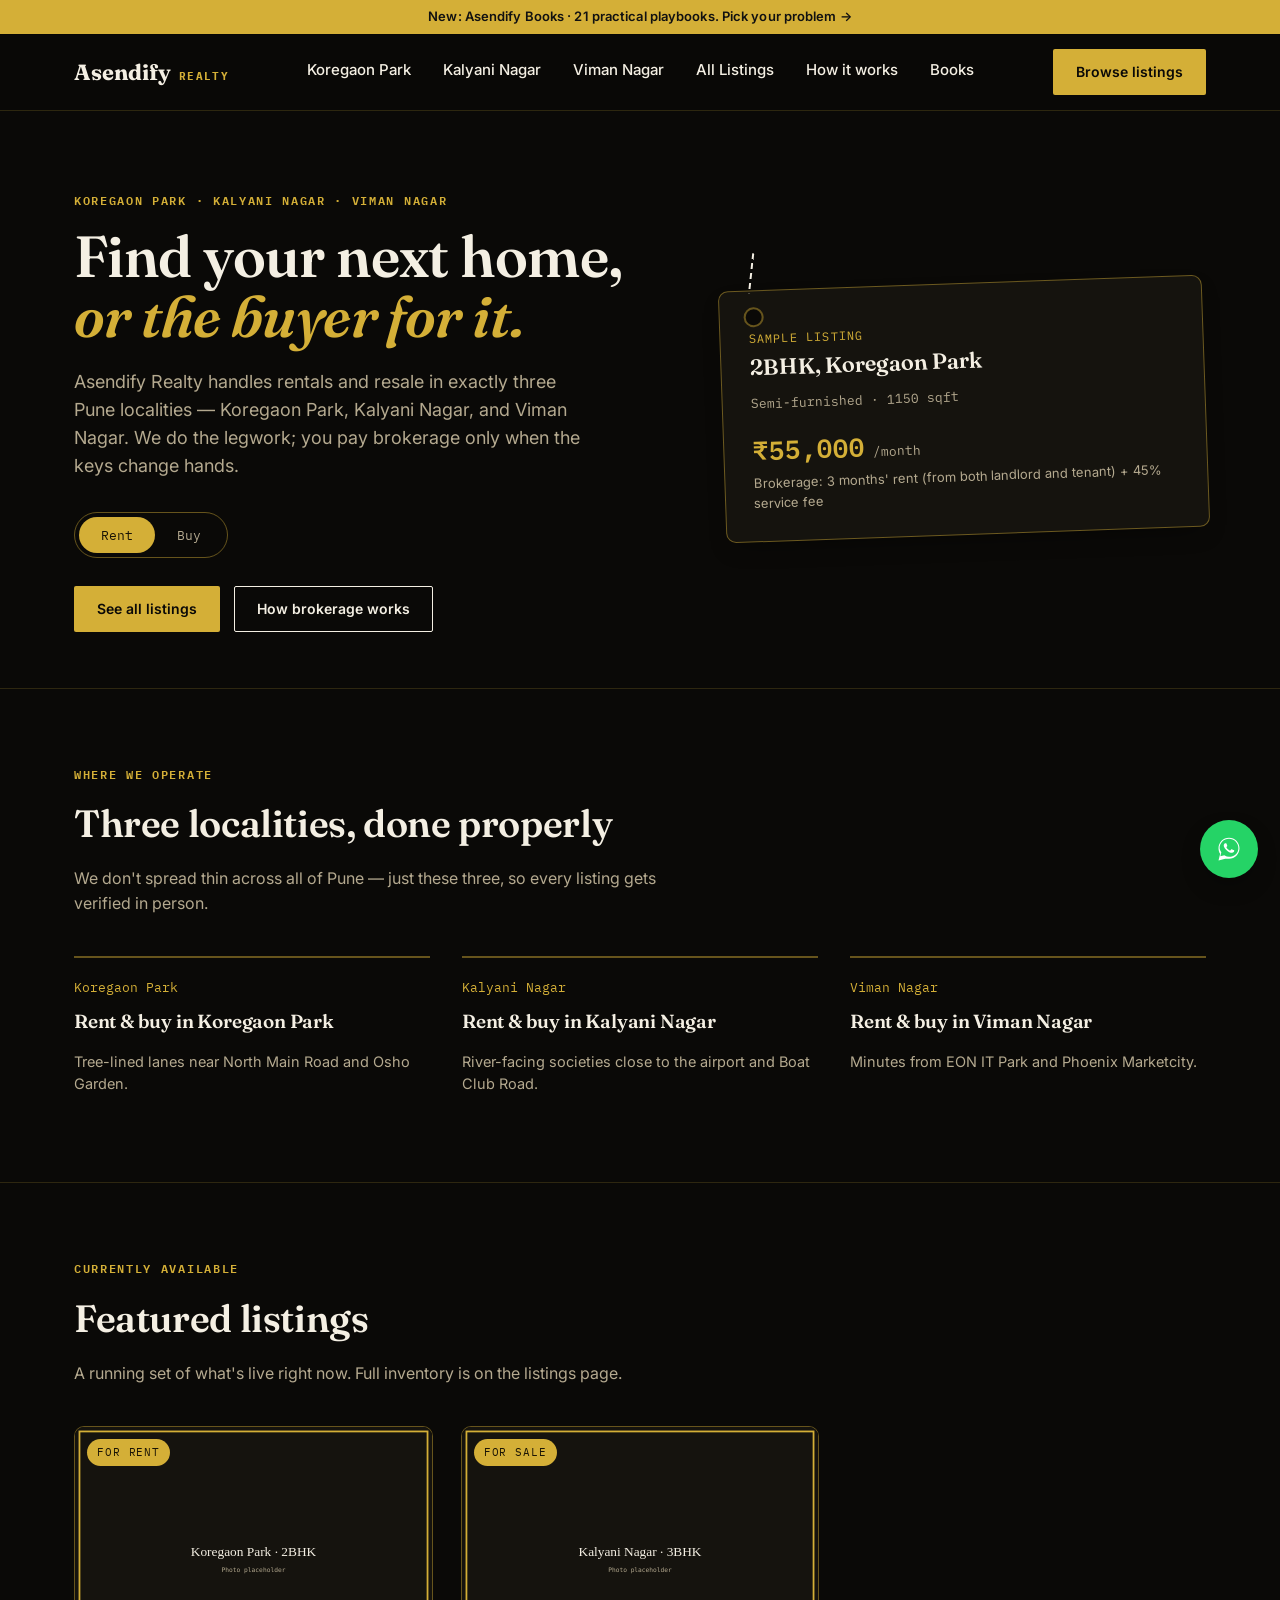
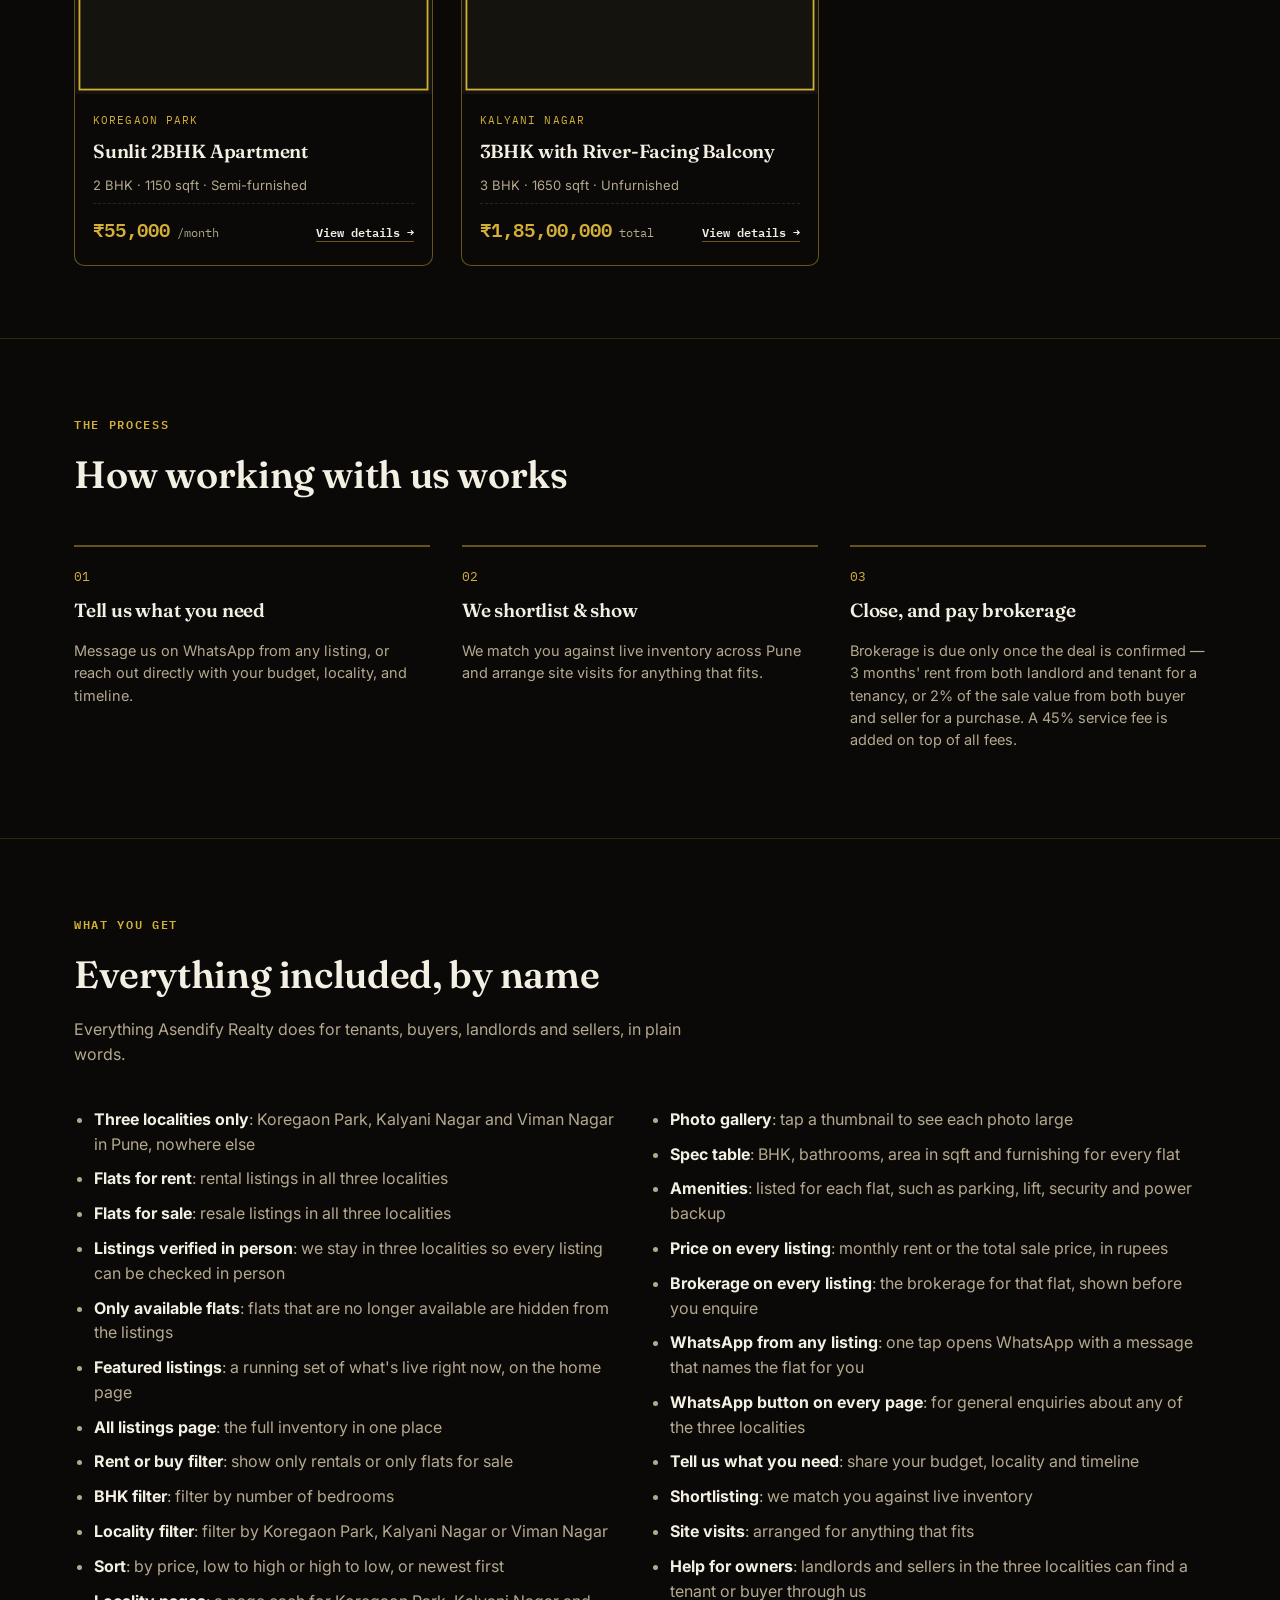
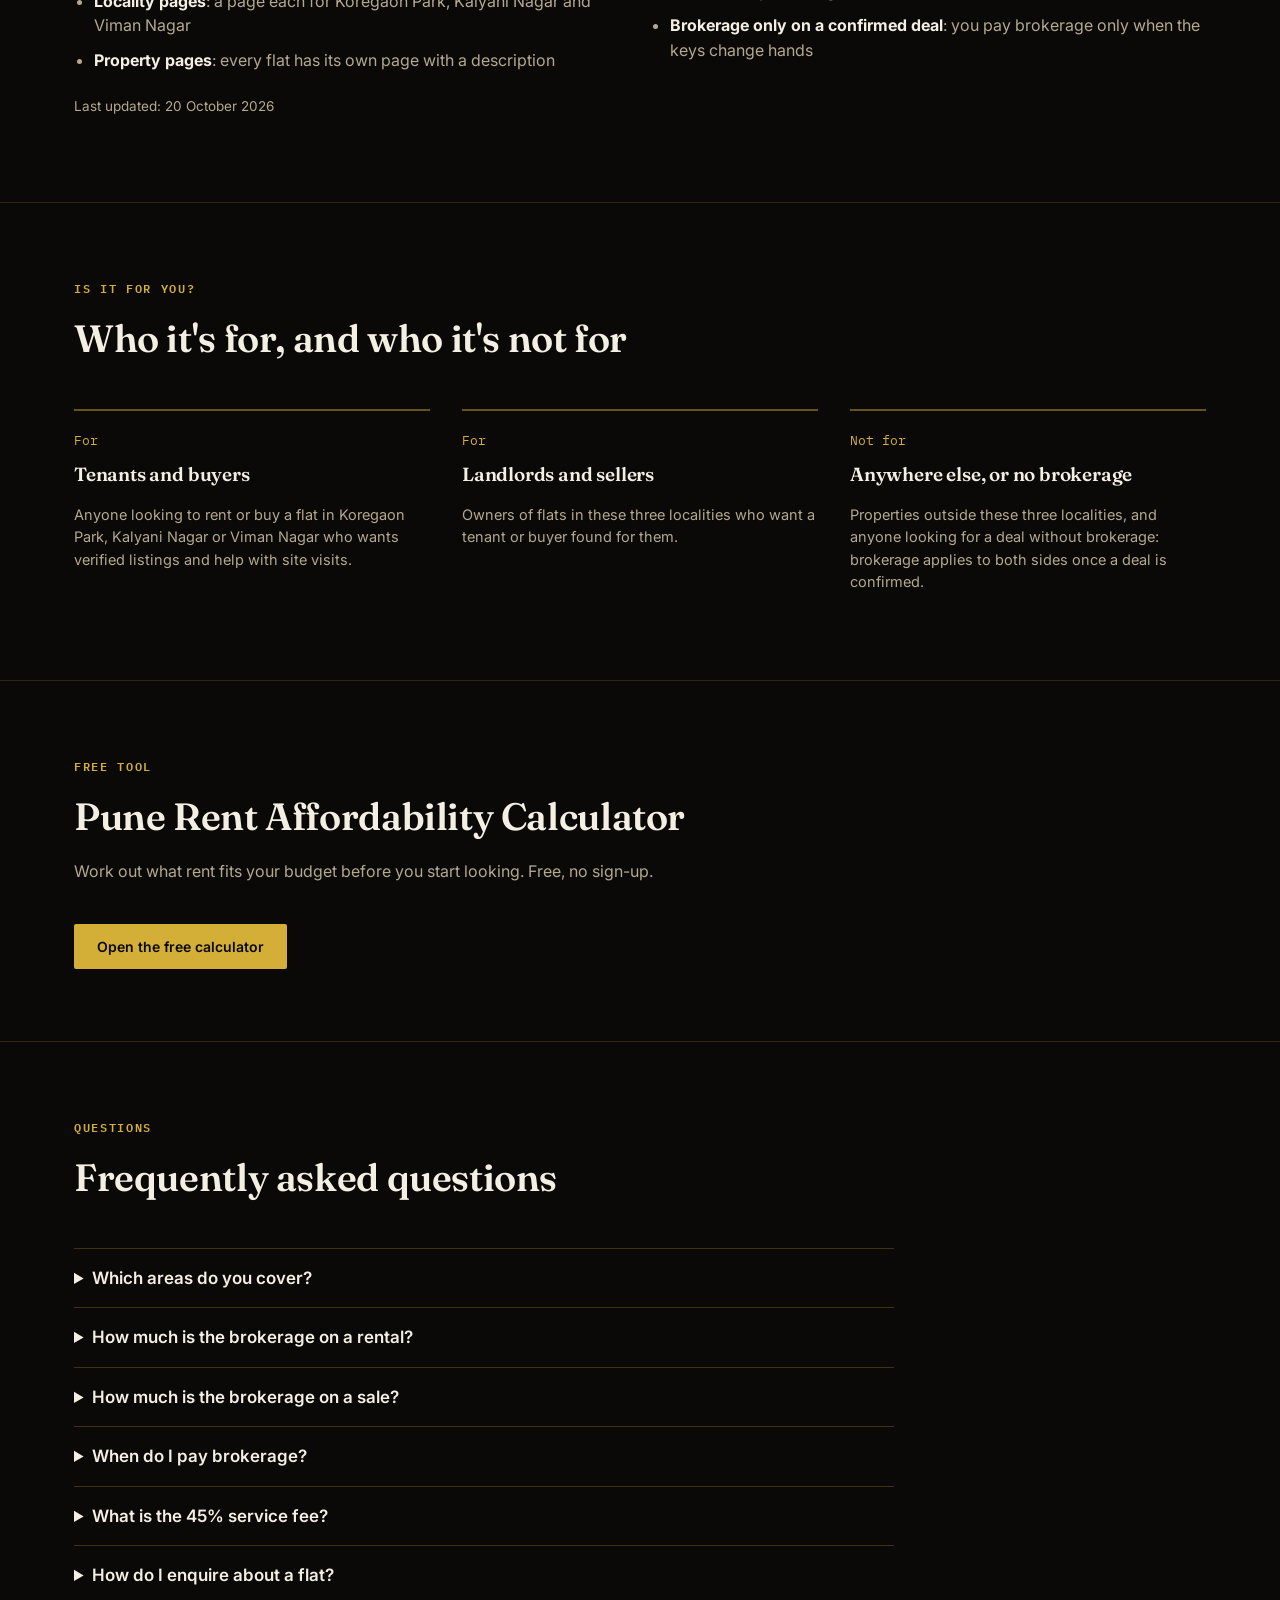
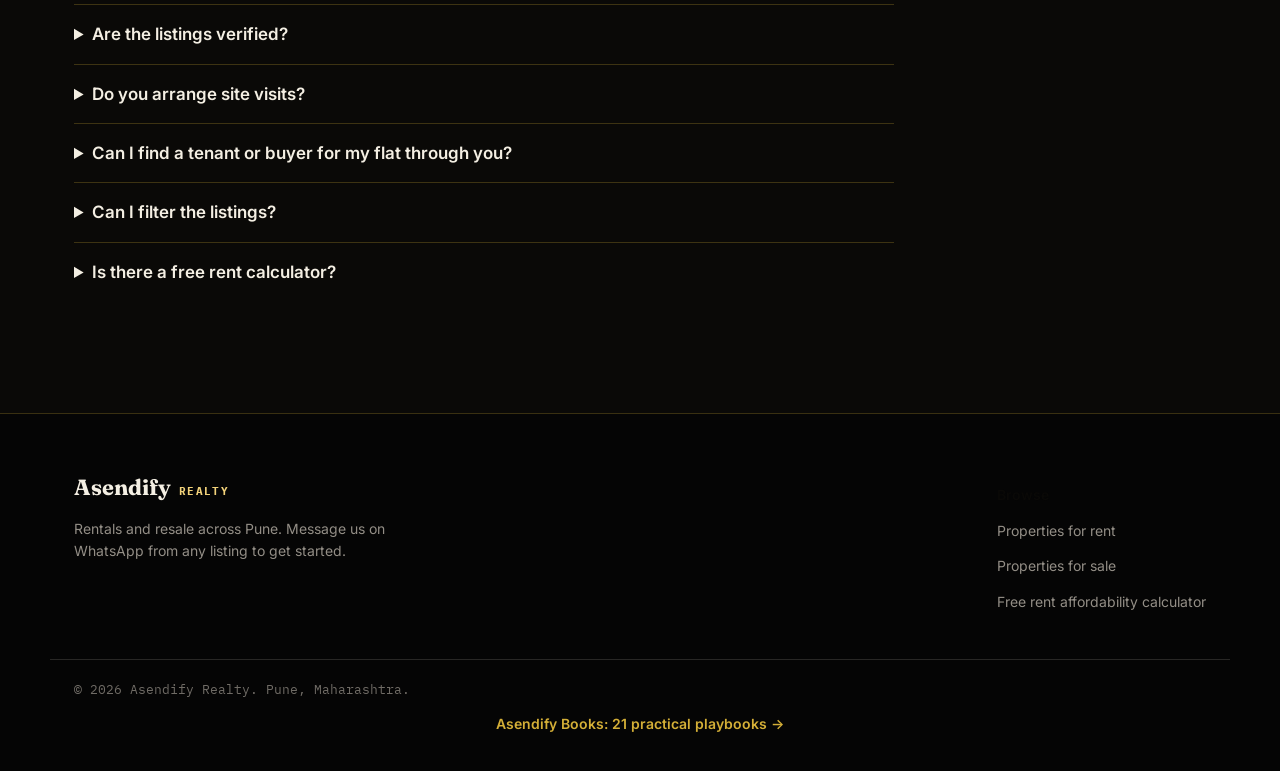
==== commit bc933deb: "Product page checklist: 'Everything included, by name' (25), Who it's for / not for, 11 FAQs with FA" ====
--- a/index.html
+++ b/index.html
@@ -12,18 +12,389 @@
 <meta property="og:url" content="https://realty.asendify.co/">
 <meta name="twitter:card" content="summary">
 <link rel="stylesheet" href="assets/css/style.css?v=2">
+<style>.fl{columns:2 300px;column-gap:40px;padding-left:20px;margin:0}.fl li{break-inside:avoid;margin:0 0 10px;color:var(--stone);line-height:1.55}.fl li b{color:var(--ink)}.updated{margin-top:18px;color:var(--stone);font-size:13.5px}.faq{max-width:820px}.faq details{border-top:1px solid rgba(212,175,55,0.25);padding:16px 0}.faq summary{cursor:pointer;font-weight:600;font-size:17px}.faq details p{color:var(--stone);margin-top:10px;line-height:1.6}</style>
 <script type="application/ld+json">
 {
-  "@context": "https://schema.org",
-  "@type": "RealEstateAgent",
-  "name": "Asendify Realty",
-  "url": "https://realty.asendify.co/",
-  "areaServed": [
-    { "@type": "Place", "name": "Koregaon Park, Pune, Maharashtra" },
-    { "@type": "Place", "name": "Kalyani Nagar, Pune, Maharashtra" },
-    { "@type": "Place", "name": "Viman Nagar, Pune, Maharashtra" }
-  ],
-  "priceRange": "\u20b9\u20b9"
+ "@context": "https://schema.org",
+ "@graph": [
+  {
+   "@type": "RealEstateAgent",
+   "name": "Asendify Realty",
+   "url": "https://realty.asendify.co/",
+   "areaServed": [
+    {
+     "@type": "Place",
+     "name": "Koregaon Park, Pune, Maharashtra"
+    },
+    {
+     "@type": "Place",
+     "name": "Kalyani Nagar, Pune, Maharashtra"
+    },
+    {
+     "@type": "Place",
+     "name": "Viman Nagar, Pune, Maharashtra"
+    }
+   ],
+   "priceRange": "₹₹",
+   "@id": "https://realty.asendify.co/#agent",
+   "telephone": "+91 90960 82894",
+   "address": {
+    "@type": "PostalAddress",
+    "addressLocality": "Pune",
+    "addressRegion": "Maharashtra",
+    "addressCountry": "IN"
+   },
+   "parentOrganization": {
+    "@type": "Organization",
+    "name": "Asendify",
+    "url": "https://www.asendify.co/"
+   }
+  },
+  {
+   "@type": "Service",
+   "@id": "https://realty.asendify.co/#brokerage",
+   "name": "Rental and resale brokerage in Koregaon Park, Kalyani Nagar and Viman Nagar",
+   "serviceType": "Real estate brokerage",
+   "provider": {
+    "@id": "https://realty.asendify.co/#agent"
+   },
+   "areaServed": [
+    {
+     "@type": "Place",
+     "name": "Koregaon Park, Pune, Maharashtra"
+    },
+    {
+     "@type": "Place",
+     "name": "Kalyani Nagar, Pune, Maharashtra"
+    },
+    {
+     "@type": "Place",
+     "name": "Viman Nagar, Pune, Maharashtra"
+    }
+   ],
+   "offers": [
+    {
+     "@type": "Offer",
+     "name": "Rental brokerage",
+     "description": "3 months' rent, charged to both the landlord and the tenant, plus a 45% service fee. Due only once the deal is confirmed."
+    },
+    {
+     "@type": "Offer",
+     "name": "Sale brokerage",
+     "description": "2% of the sale value, charged to both the buyer and the seller, plus a 45% service fee. Due only once the deal is confirmed."
+    }
+   ],
+   "hasOfferCatalog": {
+    "@type": "OfferCatalog",
+    "name": "Everything included",
+    "itemListElement": [
+     {
+      "@type": "Offer",
+      "itemOffered": {
+       "@type": "Service",
+       "name": "Three localities only",
+       "description": "Koregaon Park, Kalyani Nagar and Viman Nagar in Pune, nowhere else"
+      }
+     },
+     {
+      "@type": "Offer",
+      "itemOffered": {
+       "@type": "Service",
+       "name": "Flats for rent",
+       "description": "rental listings in all three localities"
+      }
+     },
+     {
+      "@type": "Offer",
+      "itemOffered": {
+       "@type": "Service",
+       "name": "Flats for sale",
+       "description": "resale listings in all three localities"
+      }
+     },
+     {
+      "@type": "Offer",
+      "itemOffered": {
+       "@type": "Service",
+       "name": "Listings verified in person",
+       "description": "we stay in three localities so every listing can be checked in person"
+      }
+     },
+     {
+      "@type": "Offer",
+      "itemOffered": {
+       "@type": "Service",
+       "name": "Only available flats",
+       "description": "flats that are no longer available are hidden from the listings"
+      }
+     },
+     {
+      "@type": "Offer",
+      "itemOffered": {
+       "@type": "Service",
+       "name": "Featured listings",
+       "description": "a running set of what's live right now, on the home page"
+      }
+     },
+     {
+      "@type": "Offer",
+      "itemOffered": {
+       "@type": "Service",
+       "name": "All listings page",
+       "description": "the full inventory in one place"
+      }
+     },
+     {
+      "@type": "Offer",
+      "itemOffered": {
+       "@type": "Service",
+       "name": "Rent or buy filter",
+       "description": "show only rentals or only flats for sale"
+      }
+     },
+     {
+      "@type": "Offer",
+      "itemOffered": {
+       "@type": "Service",
+       "name": "BHK filter",
+       "description": "filter by number of bedrooms"
+      }
+     },
+     {
+      "@type": "Offer",
+      "itemOffered": {
+       "@type": "Service",
+       "name": "Locality filter",
+       "description": "filter by Koregaon Park, Kalyani Nagar or Viman Nagar"
+      }
+     },
+     {
+      "@type": "Offer",
+      "itemOffered": {
+       "@type": "Service",
+       "name": "Sort",
+       "description": "by price, low to high or high to low, or newest first"
+      }
+     },
+     {
+      "@type": "Offer",
+      "itemOffered": {
+       "@type": "Service",
+       "name": "Locality pages",
+       "description": "a page each for Koregaon Park, Kalyani Nagar and Viman Nagar"
+      }
+     },
+     {
+      "@type": "Offer",
+      "itemOffered": {
+       "@type": "Service",
+       "name": "Property pages",
+       "description": "every flat has its own page with a description"
+      }
+     },
+     {
+      "@type": "Offer",
+      "itemOffered": {
+       "@type": "Service",
+       "name": "Photo gallery",
+       "description": "tap a thumbnail to see each photo large"
+      }
+     },
+     {
+      "@type": "Offer",
+      "itemOffered": {
+       "@type": "Service",
+       "name": "Spec table",
+       "description": "BHK, bathrooms, area in sqft and furnishing for every flat"
+      }
+     },
+     {
+      "@type": "Offer",
+      "itemOffered": {
+       "@type": "Service",
+       "name": "Amenities",
+       "description": "listed for each flat, such as parking, lift, security and power backup"
+      }
+     },
+     {
+      "@type": "Offer",
+      "itemOffered": {
+       "@type": "Service",
+       "name": "Price on every listing",
+       "description": "monthly rent or the total sale price, in rupees"
+      }
+     },
+     {
+      "@type": "Offer",
+      "itemOffered": {
+       "@type": "Service",
+       "name": "Brokerage on every listing",
+       "description": "the brokerage for that flat, shown before you enquire"
+      }
+     },
+     {
+      "@type": "Offer",
+      "itemOffered": {
+       "@type": "Service",
+       "name": "WhatsApp from any listing",
+       "description": "one tap opens WhatsApp with a message that names the flat for you"
+      }
+     },
+     {
+      "@type": "Offer",
+      "itemOffered": {
+       "@type": "Service",
+       "name": "WhatsApp button on every page",
+       "description": "for general enquiries about any of the three localities"
+      }
+     },
+     {
+      "@type": "Offer",
+      "itemOffered": {
+       "@type": "Service",
+       "name": "Tell us what you need",
+       "description": "share your budget, locality and timeline"
+      }
+     },
+     {
+      "@type": "Offer",
+      "itemOffered": {
+       "@type": "Service",
+       "name": "Shortlisting",
+       "description": "we match you against live inventory"
+      }
+     },
+     {
+      "@type": "Offer",
+      "itemOffered": {
+       "@type": "Service",
+       "name": "Site visits",
+       "description": "arranged for anything that fits"
+      }
+     },
+     {
+      "@type": "Offer",
+      "itemOffered": {
+       "@type": "Service",
+       "name": "Help for owners",
+       "description": "landlords and sellers in the three localities can find a tenant or buyer through us"
+      }
+     },
+     {
+      "@type": "Offer",
+      "itemOffered": {
+       "@type": "Service",
+       "name": "Brokerage only on a confirmed deal",
+       "description": "you pay brokerage only when the keys change hands"
+      }
+     }
+    ]
+   }
+  },
+  {
+   "@type": "WebPage",
+   "@id": "https://realty.asendify.co/#webpage",
+   "url": "https://realty.asendify.co/",
+   "name": "Flats for Rent & Sale in Koregaon Park, Kalyani Nagar & Viman Nagar, Pune | Asendify Realty",
+   "about": {
+    "@id": "https://realty.asendify.co/#brokerage"
+   },
+   "dateModified": "2026-10-20"
+  },
+  {
+   "@type": "FAQPage",
+   "mainEntity": [
+    {
+     "@type": "Question",
+     "name": "Which areas do you cover?",
+     "acceptedAnswer": {
+      "@type": "Answer",
+      "text": "Koregaon Park, Kalyani Nagar and Viman Nagar in Pune, and nowhere else. Staying in three localities means every listing gets verified in person."
+     }
+    },
+    {
+     "@type": "Question",
+     "name": "How much is the brokerage on a rental?",
+     "acceptedAnswer": {
+      "@type": "Answer",
+      "text": "3 months' rent, charged to both the landlord and the tenant. A 45% service fee is added on top."
+     }
+    },
+    {
+     "@type": "Question",
+     "name": "How much is the brokerage on a sale?",
+     "acceptedAnswer": {
+      "@type": "Answer",
+      "text": "2% of the sale value, charged to both the buyer and the seller. A 45% service fee is added on top."
+     }
+    },
+    {
+     "@type": "Question",
+     "name": "When do I pay brokerage?",
+     "acceptedAnswer": {
+      "@type": "Answer",
+      "text": "Only once the deal is confirmed: you pay brokerage only when the keys change hands."
+     }
+    },
+    {
+     "@type": "Question",
+     "name": "What is the 45% service fee?",
+     "acceptedAnswer": {
+      "@type": "Answer",
+      "text": "A 45% service fee is added on top of every fee paid to Asendify Realty, including brokerage."
+     }
+    },
+    {
+     "@type": "Question",
+     "name": "How do I enquire about a flat?",
+     "acceptedAnswer": {
+      "@type": "Answer",
+      "text": "Tap \"Message us on WhatsApp\" on any listing and the message names the flat for you, or use the WhatsApp button on any page. Our WhatsApp number is +91 90960 82894."
+     }
+    },
+    {
+     "@type": "Question",
+     "name": "Are the listings verified?",
+     "acceptedAnswer": {
+      "@type": "Answer",
+      "text": "Yes. We don't spread thin across all of Pune: we work in three localities only, so every listing gets verified in person."
+     }
+    },
+    {
+     "@type": "Question",
+     "name": "Do you arrange site visits?",
+     "acceptedAnswer": {
+      "@type": "Answer",
+      "text": "Yes. Tell us your budget, locality and timeline, and we match you against live inventory and arrange site visits for anything that fits."
+     }
+    },
+    {
+     "@type": "Question",
+     "name": "Can I find a tenant or buyer for my flat through you?",
+     "acceptedAnswer": {
+      "@type": "Answer",
+      "text": "Yes, if the flat is in Koregaon Park, Kalyani Nagar or Viman Nagar. Message us on WhatsApp. Brokerage is 3 months' rent for a rental or 2% of the sale value for a sale, plus the 45% service fee, due once the deal is confirmed."
+     }
+    },
+    {
+     "@type": "Question",
+     "name": "Can I filter the listings?",
+     "acceptedAnswer": {
+      "@type": "Answer",
+      "text": "Yes. On the listings page you can filter by rent or buy, BHK and locality, and sort by price or newest."
+     }
+    },
+    {
+     "@type": "Question",
+     "name": "Is there a free rent calculator?",
+     "acceptedAnswer": {
+      "@type": "Answer",
+      "text": "Yes. The free Pune Rent Affordability Calculator at realty.asendify.co/pune-rent-affordability-calculator/ helps you work out what rent fits your budget before you start looking."
+     }
+    }
+   ]
+  }
+ ]
 }
 </script>
 </head>
@@ -141,6 +512,99 @@
   </div>
 </section>
 
+<hr class="divider">
+
+<section id="included">
+  <div class="wrap">
+    <div class="section-head">
+      <span class="eyebrow">What you get</span>
+      <h2>Everything included, by name</h2>
+      <p>Everything Asendify Realty does for tenants, buyers, landlords and sellers, in plain words.</p>
+    </div>
+    <ul class="fl">
+      <li><b>Three localities only</b>: Koregaon Park, Kalyani Nagar and Viman Nagar in Pune, nowhere else</li>
+      <li><b>Flats for rent</b>: rental listings in all three localities</li>
+      <li><b>Flats for sale</b>: resale listings in all three localities</li>
+      <li><b>Listings verified in person</b>: we stay in three localities so every listing can be checked in person</li>
+      <li><b>Only available flats</b>: flats that are no longer available are hidden from the listings</li>
+      <li><b>Featured listings</b>: a running set of what's live right now, on the home page</li>
+      <li><b>All listings page</b>: the full inventory in one place</li>
+      <li><b>Rent or buy filter</b>: show only rentals or only flats for sale</li>
+      <li><b>BHK filter</b>: filter by number of bedrooms</li>
+      <li><b>Locality filter</b>: filter by Koregaon Park, Kalyani Nagar or Viman Nagar</li>
+      <li><b>Sort</b>: by price, low to high or high to low, or newest first</li>
+      <li><b>Locality pages</b>: a page each for Koregaon Park, Kalyani Nagar and Viman Nagar</li>
+      <li><b>Property pages</b>: every flat has its own page with a description</li>
+      <li><b>Photo gallery</b>: tap a thumbnail to see each photo large</li>
+      <li><b>Spec table</b>: BHK, bathrooms, area in sqft and furnishing for every flat</li>
+      <li><b>Amenities</b>: listed for each flat, such as parking, lift, security and power backup</li>
+      <li><b>Price on every listing</b>: monthly rent or the total sale price, in rupees</li>
+      <li><b>Brokerage on every listing</b>: the brokerage for that flat, shown before you enquire</li>
+      <li><b>WhatsApp from any listing</b>: one tap opens WhatsApp with a message that names the flat for you</li>
+      <li><b>WhatsApp button on every page</b>: for general enquiries about any of the three localities</li>
+      <li><b>Tell us what you need</b>: share your budget, locality and timeline</li>
+      <li><b>Shortlisting</b>: we match you against live inventory</li>
+      <li><b>Site visits</b>: arranged for anything that fits</li>
+      <li><b>Help for owners</b>: landlords and sellers in the three localities can find a tenant or buyer through us</li>
+      <li><b>Brokerage only on a confirmed deal</b>: you pay brokerage only when the keys change hands</li>
+    </ul>
+    <p class="updated">Last updated: <time datetime="2026-10-20">20 October 2026</time></p>
+  </div>
+</section>
+
+<hr class="divider">
+
+<section id="who">
+  <div class="wrap">
+    <div class="section-head">
+      <span class="eyebrow">Is it for you?</span>
+      <h2>Who it's for, and who it's not for</h2>
+    </div>
+    <div class="steps">
+      <div class="step"><span class="num mono">For</span><h3>Tenants and buyers</h3><p>Anyone looking to rent or buy a flat in Koregaon Park, Kalyani Nagar or Viman Nagar who wants verified listings and help with site visits.</p></div>
+      <div class="step"><span class="num mono">For</span><h3>Landlords and sellers</h3><p>Owners of flats in these three localities who want a tenant or buyer found for them.</p></div>
+      <div class="step"><span class="num mono">Not for</span><h3>Anywhere else, or no brokerage</h3><p>Properties outside these three localities, and anyone looking for a deal without brokerage: brokerage applies to both sides once a deal is confirmed.</p></div>
+    </div>
+  </div>
+</section>
+
+<hr class="divider">
+
+<section id="free-tool">
+  <div class="wrap">
+    <div class="section-head">
+      <span class="eyebrow">Free tool</span>
+      <h2>Pune Rent Affordability Calculator</h2>
+      <p>Work out what rent fits your budget before you start looking. Free, no sign-up.</p>
+    </div>
+    <a class="btn btn-primary" href="https://realty.asendify.co/pune-rent-affordability-calculator/">Open the free calculator</a>
+  </div>
+</section>
+
+<hr class="divider">
+
+<section id="faq">
+  <div class="wrap">
+    <div class="section-head">
+      <span class="eyebrow">Questions</span>
+      <h2>Frequently asked questions</h2>
+    </div>
+    <div class="faq">
+      <details><summary>Which areas do you cover?</summary><p>Koregaon Park, Kalyani Nagar and Viman Nagar in Pune, and nowhere else. Staying in three localities means every listing gets verified in person.</p></details>
+      <details><summary>How much is the brokerage on a rental?</summary><p>3 months' rent, charged to both the landlord and the tenant. A 45% service fee is added on top.</p></details>
+      <details><summary>How much is the brokerage on a sale?</summary><p>2% of the sale value, charged to both the buyer and the seller. A 45% service fee is added on top.</p></details>
+      <details><summary>When do I pay brokerage?</summary><p>Only once the deal is confirmed: you pay brokerage only when the keys change hands.</p></details>
+      <details><summary>What is the 45% service fee?</summary><p>A 45% service fee is added on top of every fee paid to Asendify Realty, including brokerage.</p></details>
+      <details><summary>How do I enquire about a flat?</summary><p>Tap "Message us on WhatsApp" on any listing and the message names the flat for you, or use the WhatsApp button on any page. Our WhatsApp number is +91 90960 82894.</p></details>
+      <details><summary>Are the listings verified?</summary><p>Yes. We don't spread thin across all of Pune: we work in three localities only, so every listing gets verified in person.</p></details>
+      <details><summary>Do you arrange site visits?</summary><p>Yes. Tell us your budget, locality and timeline, and we match you against live inventory and arrange site visits for anything that fits.</p></details>
+      <details><summary>Can I find a tenant or buyer for my flat through you?</summary><p>Yes, if the flat is in Koregaon Park, Kalyani Nagar or Viman Nagar. Message us on WhatsApp. Brokerage is 3 months' rent for a rental or 2% of the sale value for a sale, plus the 45% service fee, due once the deal is confirmed.</p></details>
+      <details><summary>Can I filter the listings?</summary><p>Yes. On the listings page you can filter by rent or buy, BHK and locality, and sort by price or newest.</p></details>
+      <details><summary>Is there a free rent calculator?</summary><p>Yes. The free Pune Rent Affordability Calculator at realty.asendify.co/pune-rent-affordability-calculator/ helps you work out what rent fits your budget before you start looking.</p></details>
+    </div>
+  </div>
+</section>
+
 <footer>
   <div class="wrap">
     <div>
@@ -151,6 +615,7 @@
       <p style="color:var(--paper);font-weight:600;margin-bottom:8px;">Browse</p>
       <p><a href="listings.html?type=rent">Properties for rent</a></p>
       <p><a href="listings.html?type=buy">Properties for sale</a></p>
+      <p><a href="https://realty.asendify.co/pune-rent-affordability-calculator/">Free rent affordability calculator</a></p>
     </div>
   </div>
   <div class="wrap fine">&copy; 2026 Asendify Realty. Pune, Maharashtra.</div>
@@ -159,5 +624,20 @@
 <script src="assets/js/main.js"></script>
 <script src="/assets/js/blossom.js?v=5" defer></script>
 <script src="/asd-booksbar.js" data-src="realty" defer></script>
+<script>/* 2026-10-20: real-visit counter for the Asendify Channels dashboard (same rules as the book shops and the other sites). */
+(function(){try{if(sessionStorage.getItem('asd_sv')==='1')return;var q0=new URLSearchParams(location.search);
+if(q0.get('internal')==='1')document.cookie='asd_internal=1; domain=.asendify.co; path=/; max-age=63072000; SameSite=Lax; Secure';
+if(/(^|;\s*)asd_internal=1/.test(document.cookie))return;
+if(navigator.webdriver||/bot\b|bot\/|crawl|spider|slurp|preview|headless|lighthouse|scanner|facebookexternalhit/i.test(navigator.userAgent))return;
+var c=function(v){return String(v||'').toLowerCase().replace(/[^a-z0-9._-]/g,'').slice(0,60)};var src='';
+if(q0.get('utm_source'))src=[c(q0.get('utm_source')),c(q0.get('utm_medium')),c(q0.get('utm_campaign'))].join('/');
+if(!src&&document.referrer){var h=new URL(document.referrer).hostname.replace(/^www\./,'');if(h&&!/(^|\.)asendify\.co$/.test(h))src='ref/'+c(h);}
+src=src||'direct';var path=location.pathname.replace(/[^a-zA-Z0-9._\/-]/g,'').slice(0,120)||'/';
+var acts=['scroll','pointerdown','touchstart','keydown','mousemove','wheel'],sent=false,shown=0,tick;
+var send=function(how){if(sent)return;sent=true;clearInterval(tick);acts.forEach(function(e){removeEventListener(e,on,true)});
+try{sessionStorage.setItem('asd_sv','1')}catch(e){}
+fetch('https://playbook.asendify.co/api/ref',{method:'POST',mode:'no-cors',keepalive:true,headers:{'Content-Type':'text/plain'},body:JSON.stringify({visit:src,page:path,engaged:how,product:'realty'})}).catch(function(){})};
+var on=function(){send('interact')};acts.forEach(function(e){addEventListener(e,on,{capture:true,passive:true})});
+tick=setInterval(function(){if(document.visibilityState==='visible'&&(shown+=1000)>=12000)send('time')},1000);}catch(e){}})();</script>
 </body>
 </html>
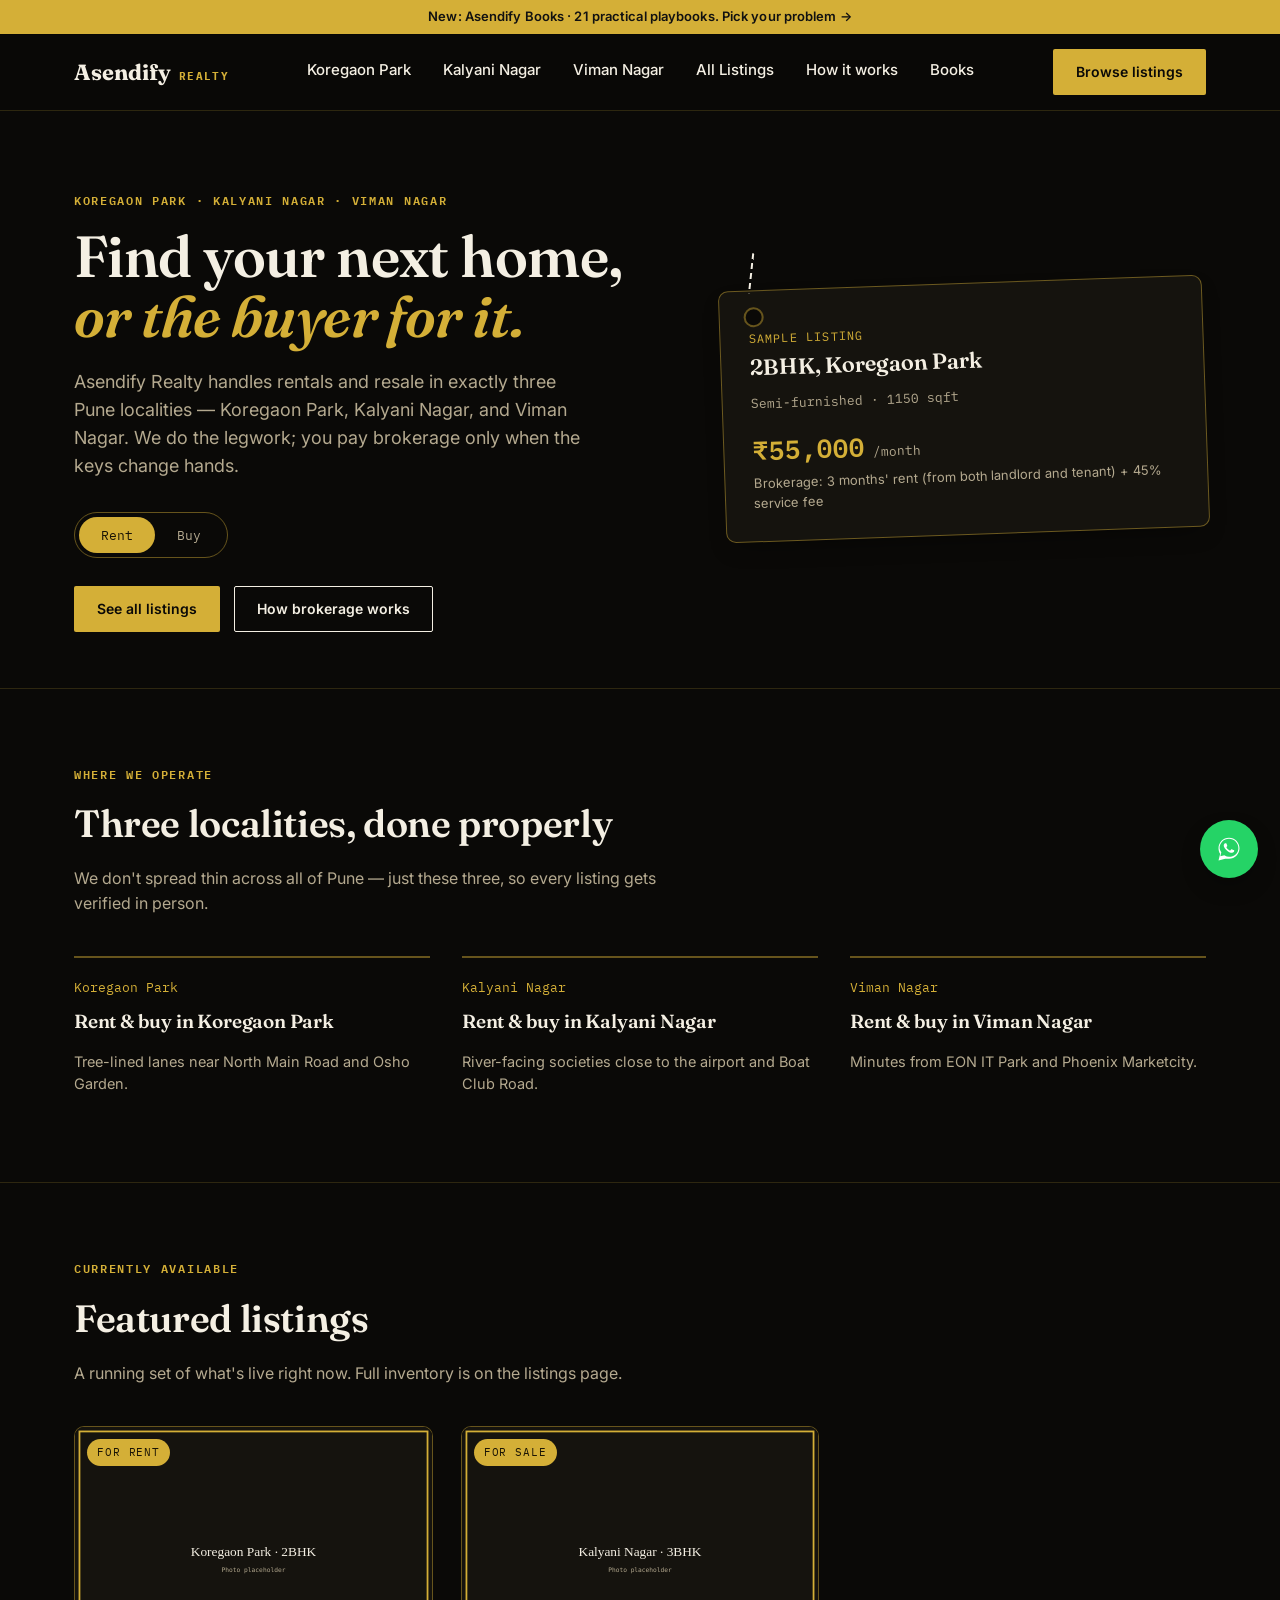
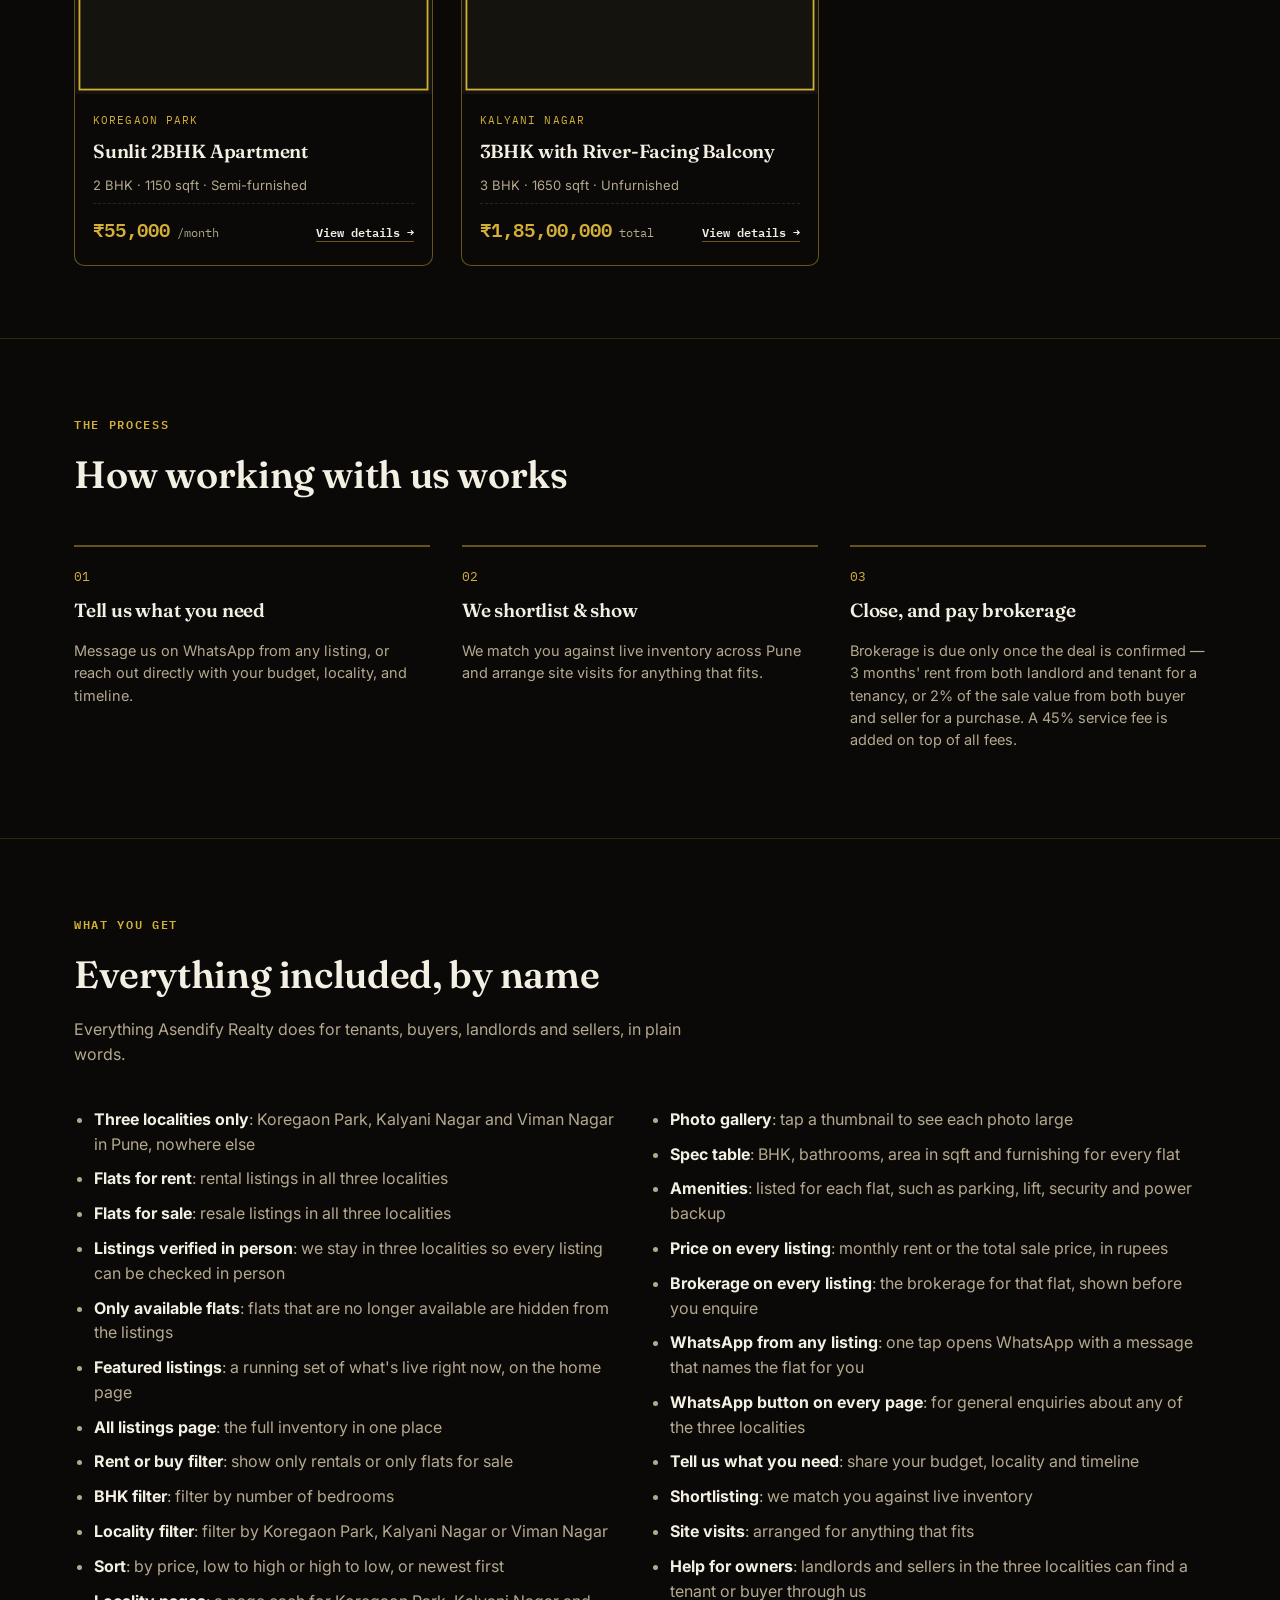
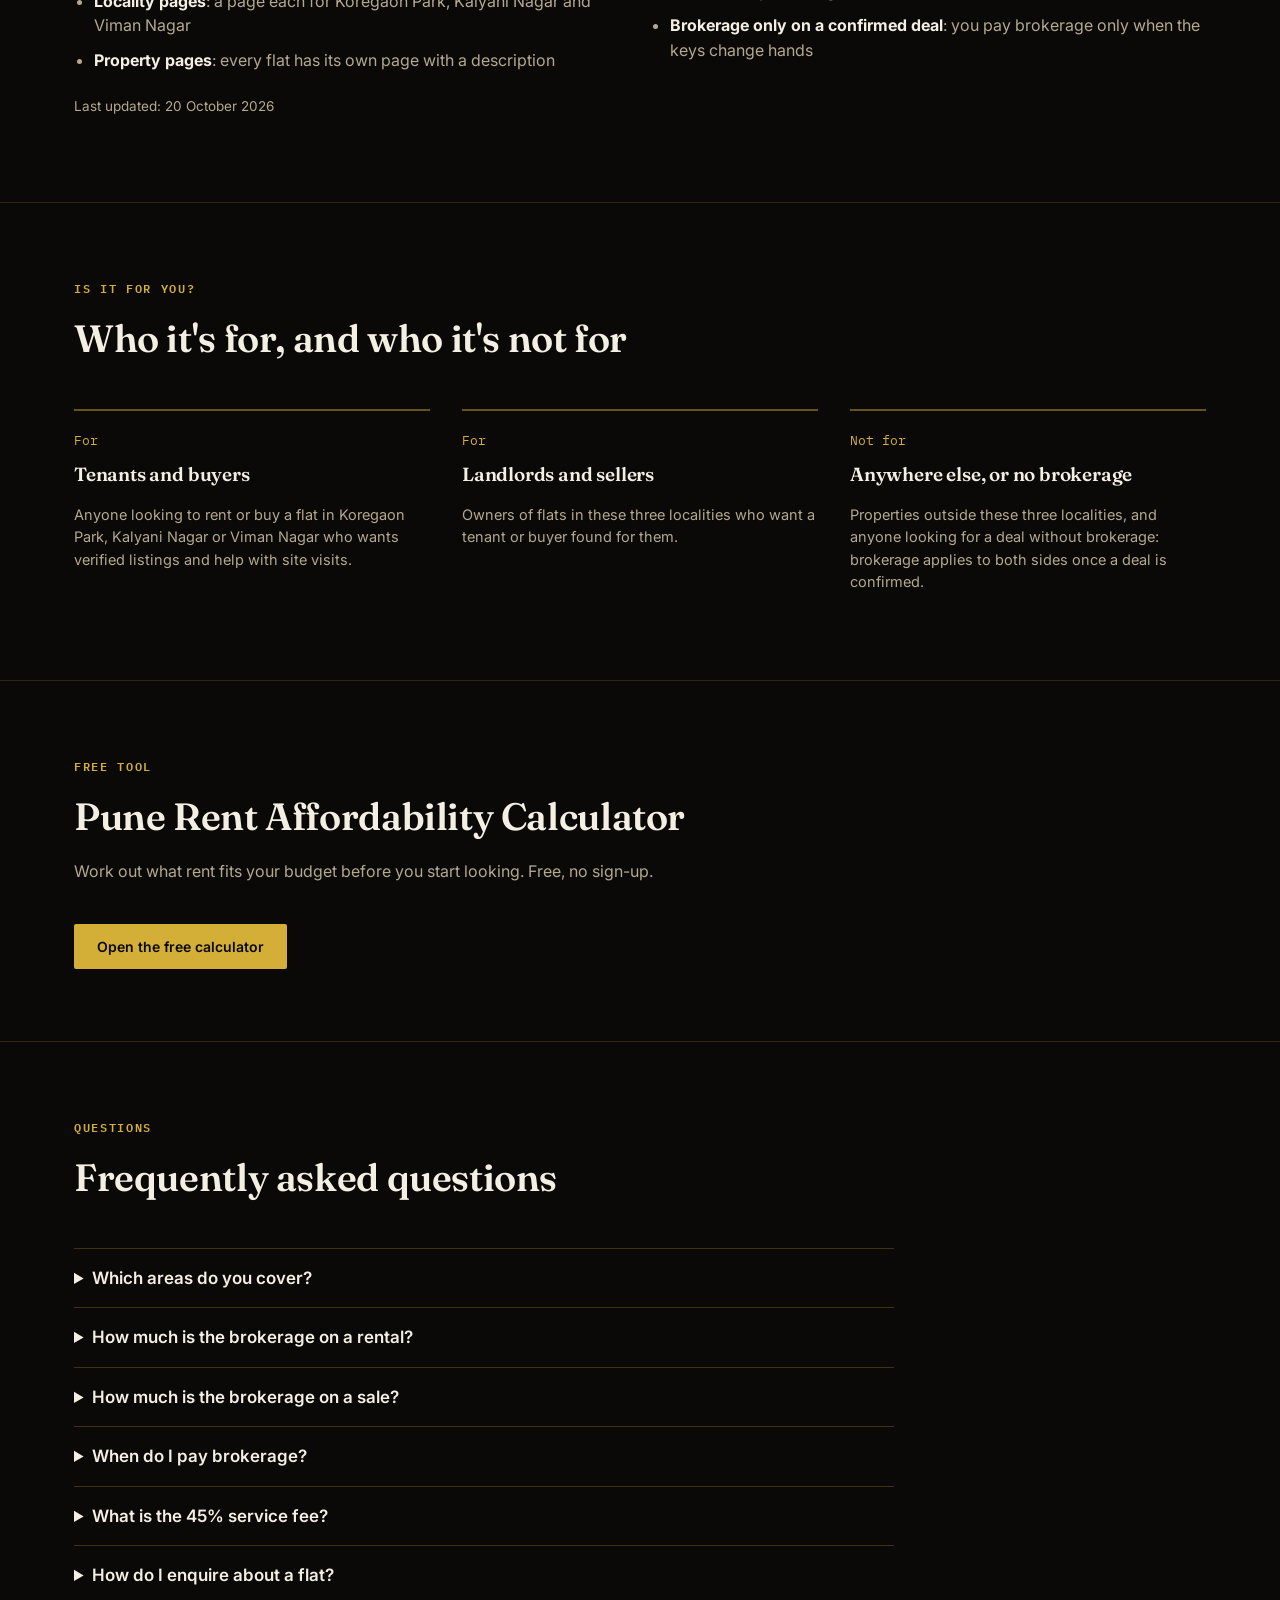
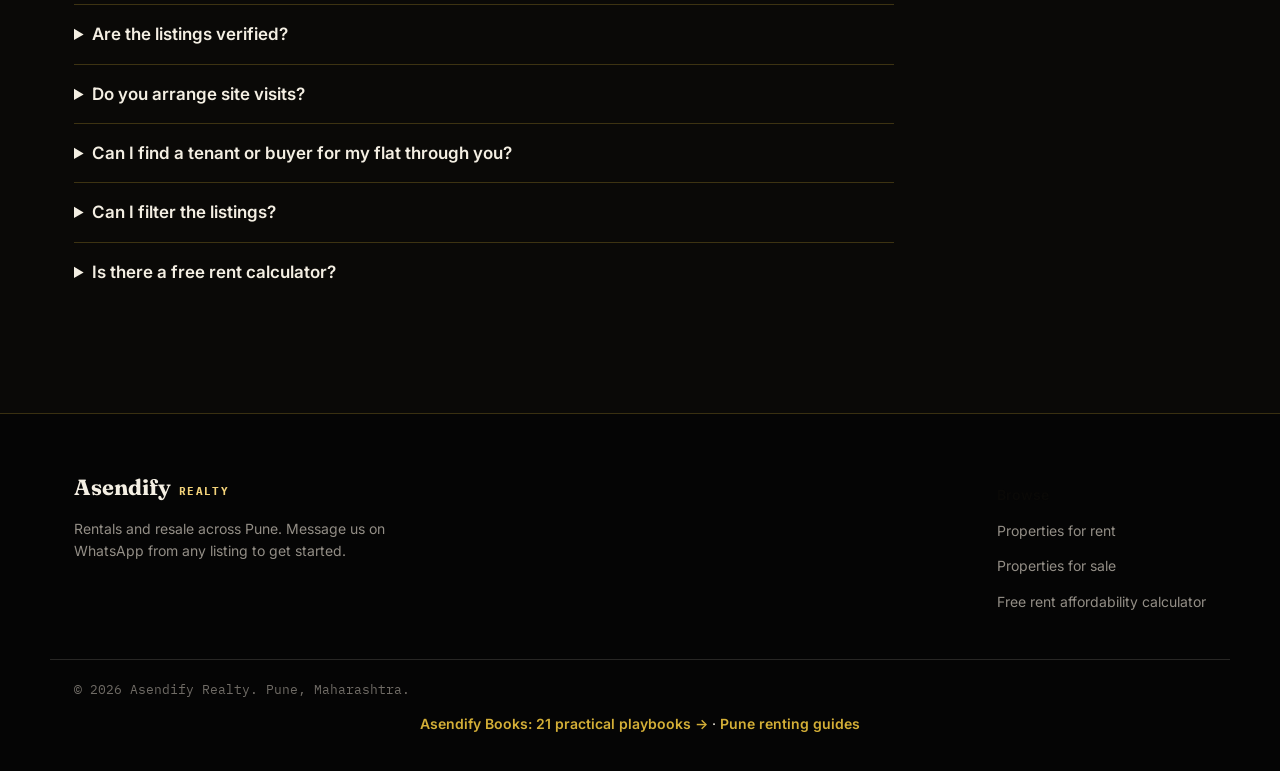
==== commit f892764b: "Realty blog: first article (find a flat to rent in Koregaon Park), /blog/ index + blog-sitemap, visi" ====
--- a/index.html
+++ b/index.html
@@ -619,7 +619,7 @@
     </div>
   </div>
   <div class="wrap fine">&copy; 2026 Asendify Realty. Pune, Maharashtra.</div>
-<div class="asd-books-line" style="text-align:center;padding:14px 16px 4px;font-size:14px"><a class="asd-books-foot" href="https://www.asendify.co/books/?utm_source=realty&utm_medium=footer" style="color:#d4af37;text-decoration:none;font-weight:600">Asendify Books: 21 practical playbooks &rarr;</a></div></footer>
+<div class="asd-books-line" style="text-align:center;padding:14px 16px 4px;font-size:14px"><a class="asd-books-foot" href="https://www.asendify.co/books/?utm_source=realty&utm_medium=footer" style="color:#d4af37;text-decoration:none;font-weight:600">Asendify Books: 21 practical playbooks &rarr;</a> &middot; <a class="asd-blog-foot" href="/blog/" style="color:#d4af37;text-decoration:none;font-weight:600">Pune renting guides</a></div></footer>
 
 <script src="assets/js/main.js"></script>
 <script src="/assets/js/blossom.js?v=5" defer></script>
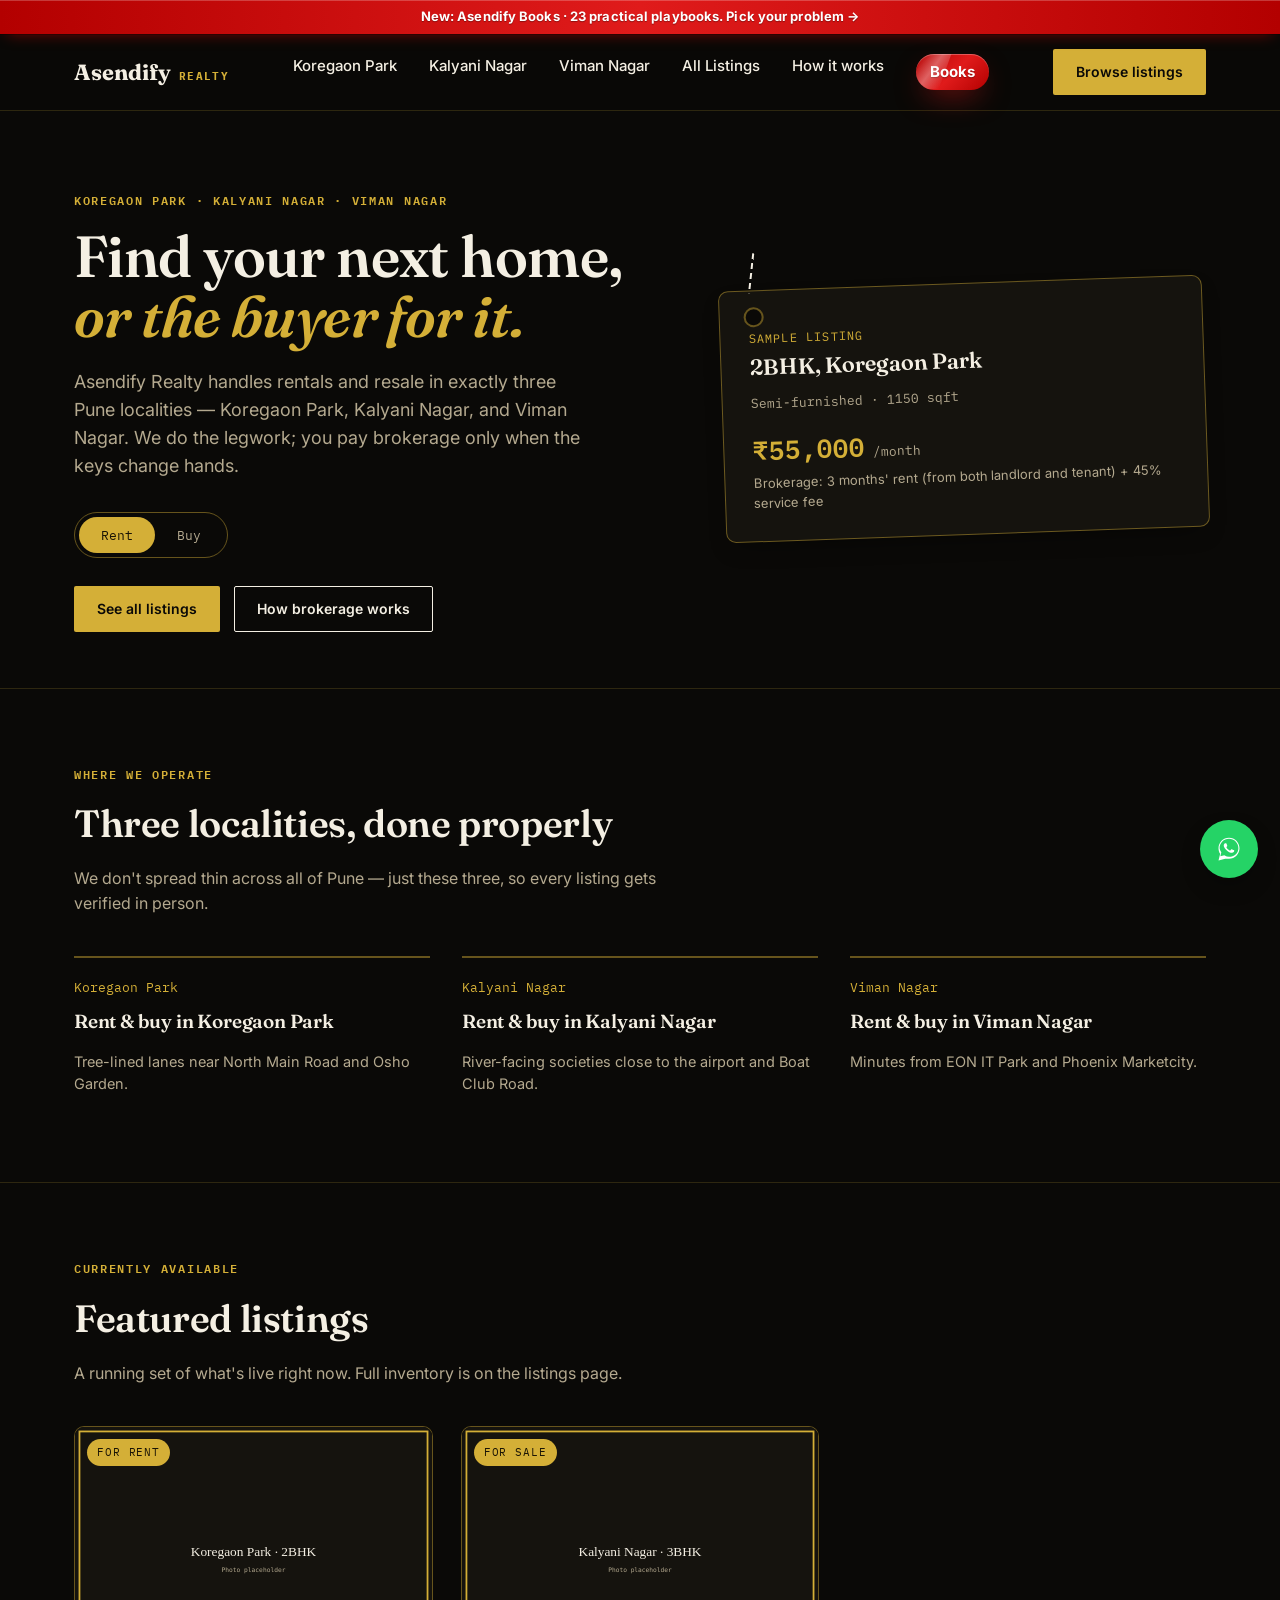
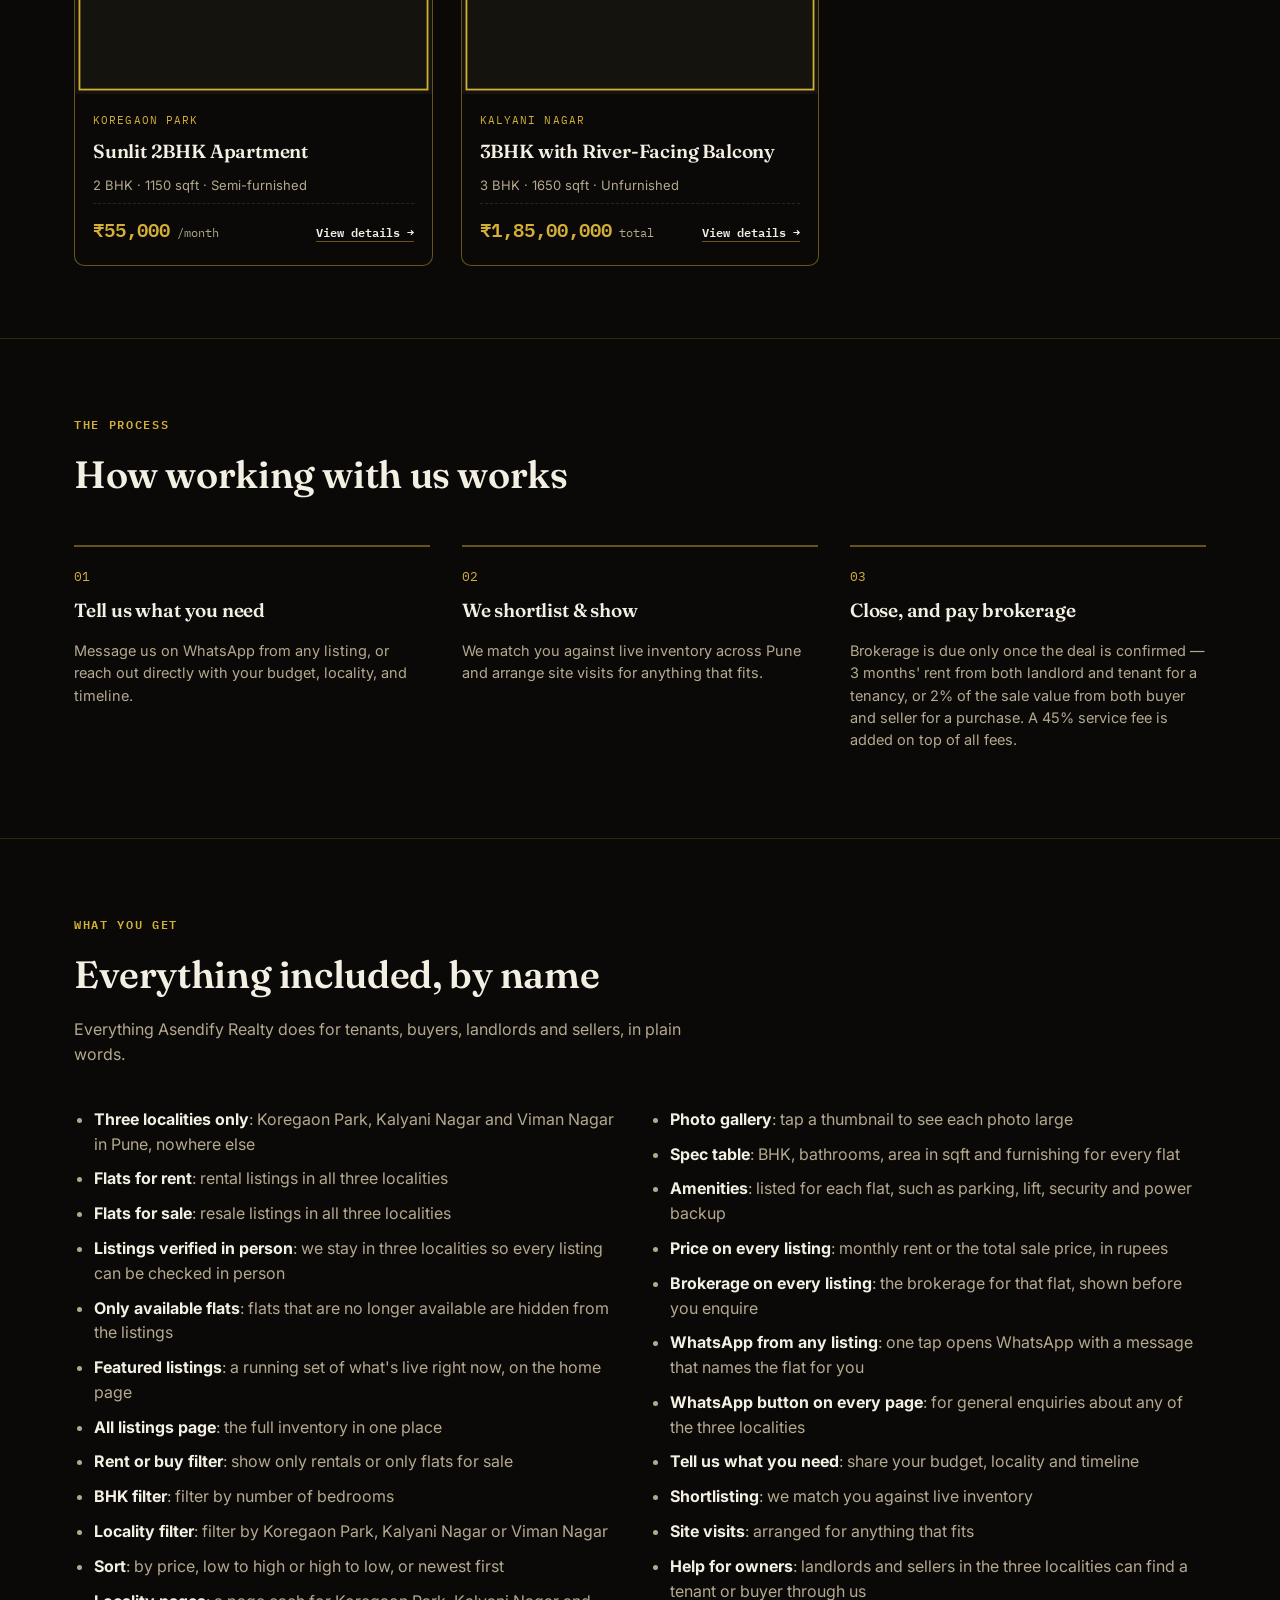
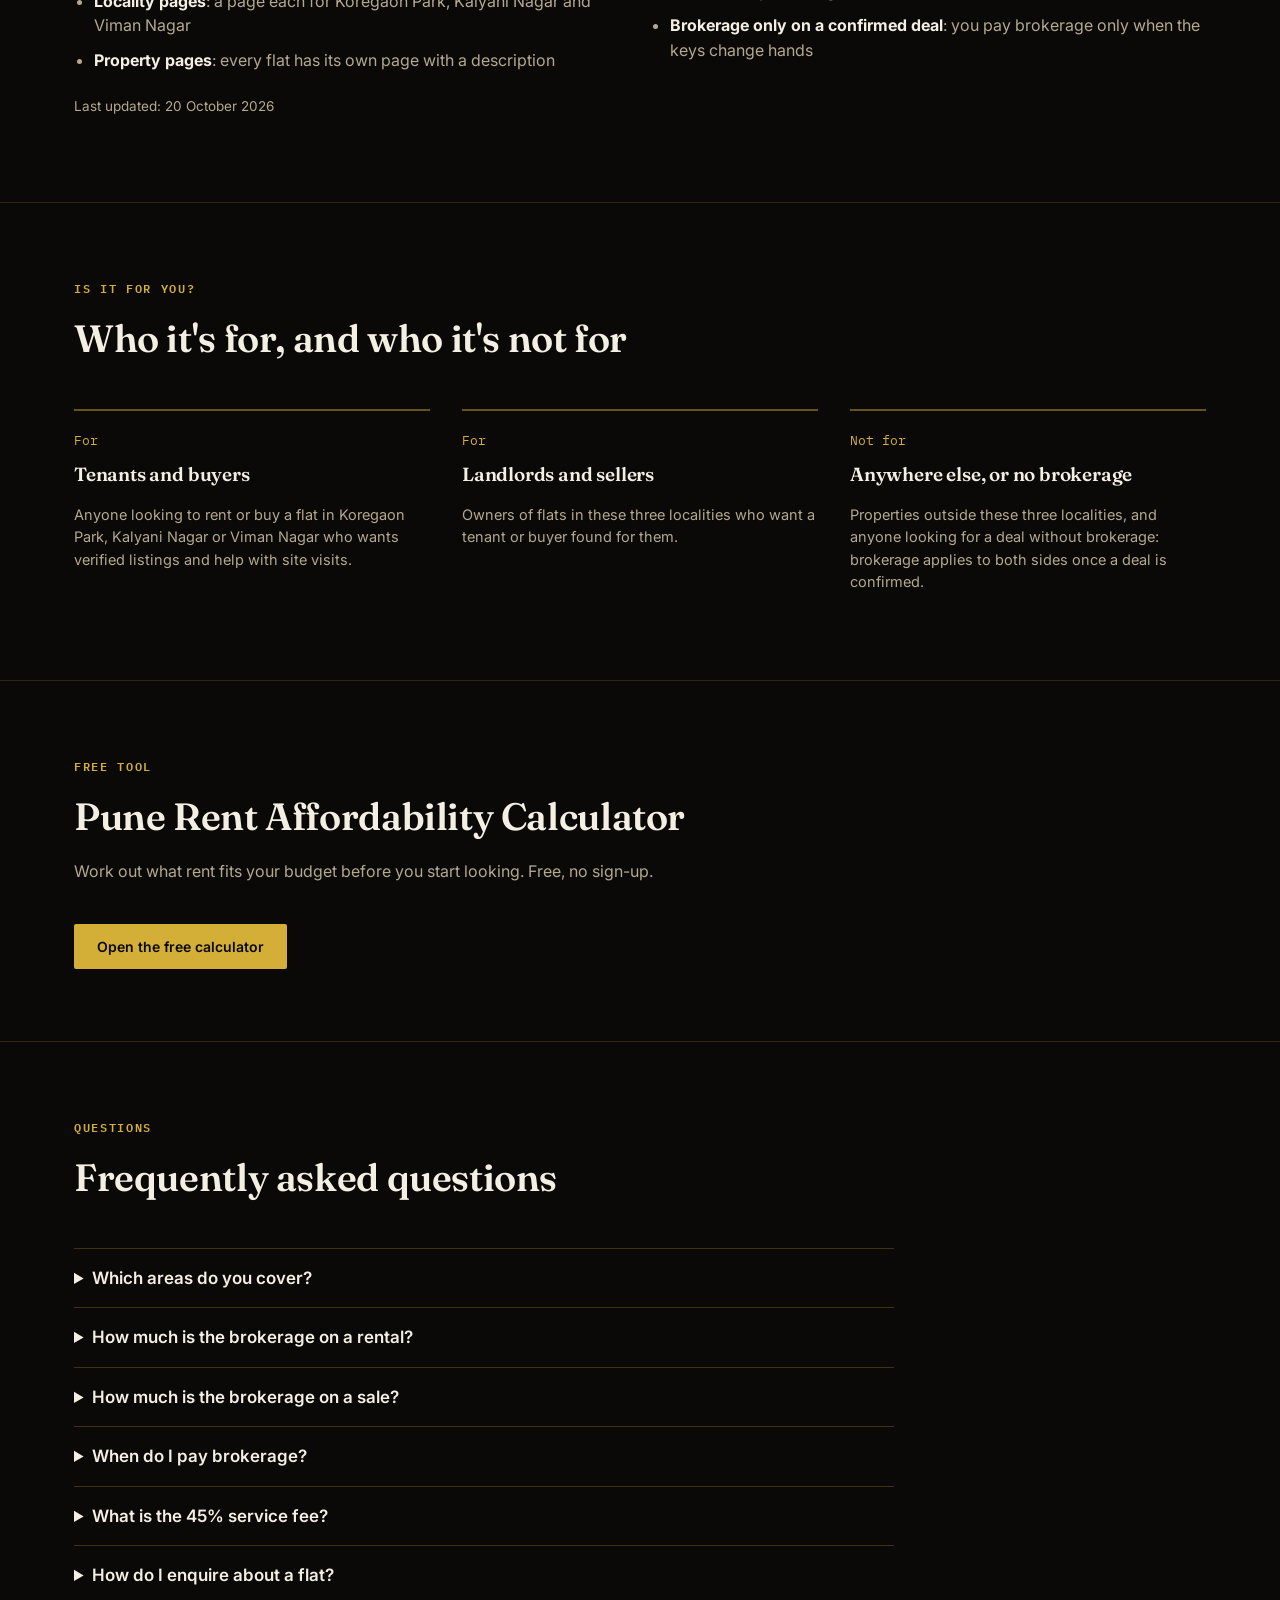
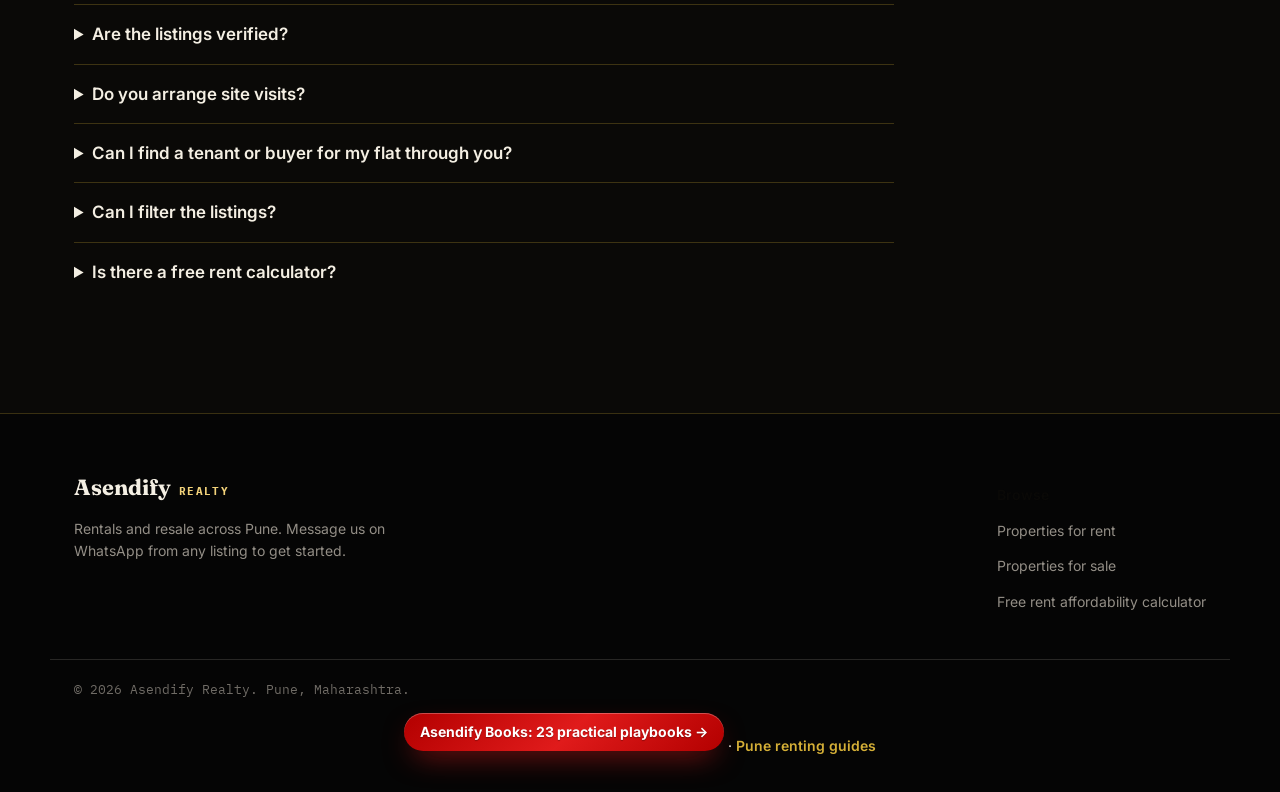
==== commit 574ef081: "Shining red books banner (23 books) and red shine buttons to the books on full/stopped services Mant" ====
--- a/index.html
+++ b/index.html
@@ -11,7 +11,7 @@
 <meta property="og:type" content="website">
 <meta property="og:url" content="https://realty.asendify.co/">
 <meta name="twitter:card" content="summary">
-<link rel="stylesheet" href="assets/css/style.css?v=2">
+<link rel="stylesheet" href="assets/css/style.css?v=3">
 <style>.fl{columns:2 300px;column-gap:40px;padding-left:20px;margin:0}.fl li{break-inside:avoid;margin:0 0 10px;color:var(--stone);line-height:1.55}.fl li b{color:var(--ink)}.updated{margin-top:18px;color:var(--stone);font-size:13.5px}.faq{max-width:820px}.faq details{border-top:1px solid rgba(212,175,55,0.25);padding:16px 0}.faq summary{cursor:pointer;font-weight:600;font-size:17px}.faq details p{color:var(--stone);margin-top:10px;line-height:1.6}</style>
 <script type="application/ld+json">
 {
@@ -409,7 +409,7 @@
       <a href="viman-nagar.html">Viman Nagar</a>
       <a href="listings.html">All Listings</a>
       <a href="#how-it-works">How it works</a>
-    <a class="asd-books-nav" href="https://www.asendify.co/books/?utm_source=realty&utm_medium=nav">Books</a></nav>
+    <a class="asd-books-nav btn-red-shine" href="https://www.asendify.co/books/?utm_source=realty&utm_medium=nav">Books</a></nav>
     <a class="btn btn-primary" href="listings.html">Browse listings</a>
   </div>
 </header>
@@ -619,7 +619,7 @@
     </div>
   </div>
   <div class="wrap fine">&copy; 2026 Asendify Realty. Pune, Maharashtra.</div>
-<div class="asd-books-line" style="text-align:center;padding:14px 16px 4px;font-size:14px"><a class="asd-books-foot" href="https://www.asendify.co/books/?utm_source=realty&utm_medium=footer" style="color:#d4af37;text-decoration:none;font-weight:600">Asendify Books: 21 practical playbooks &rarr;</a> &middot; <a class="asd-blog-foot" href="/blog/" style="color:#d4af37;text-decoration:none;font-weight:600">Pune renting guides</a></div></footer>
+<div class="asd-books-line" style="text-align:center;padding:14px 16px 4px;font-size:14px"><a class="asd-books-foot btn-red-shine" href="https://www.asendify.co/books/?utm_source=realty&utm_medium=footer">Asendify Books: 23 practical playbooks &rarr;</a> &middot; <a class="asd-blog-foot" href="/blog/" style="color:#d4af37;text-decoration:none;font-weight:600">Pune renting guides</a></div></footer>
 
 <script src="assets/js/main.js"></script>
 <script src="/assets/js/blossom.js?v=5" defer></script>
--- a/assets/css/style.css
+++ b/assets/css/style.css
@@ -253,3 +253,14 @@
 @media (prefers-reduced-motion: reduce){
   *{ transition:none !important; animation:none !important; }
 }
+
+/* 2026-10-25 (Manthan: "make the button of them shining red"): buttons on full/stopped services that send people
+   to the books and courses. Red gradient, white bold text, a moving shine (none with reduced motion). */
+.btn-red-shine{position:relative;overflow:hidden;color:#fff!important;background:#c40c0c!important;background:linear-gradient(135deg,#b30000 0%,#e01b1b 52%,#b30000 100%)!important;border-color:#8f0000!important;font-weight:700!important;text-decoration:none!important;text-shadow:0 1px 1px rgba(0,0,0,.3);box-shadow:0 12px 30px -10px rgba(224,27,27,.7),inset 0 1px 0 rgba(255,255,255,.28)!important}
+.btn-red-shine::after{content:""!important;position:absolute!important;top:0!important;bottom:auto!important;right:auto!important;left:-60%;width:40%!important;height:100%!important;background:linear-gradient(110deg,transparent,rgba(255,255,255,.34),transparent)!important;transform:skewX(-20deg)!important;transition:none!important;animation:redshine 3.8s ease-in-out infinite;pointer-events:none}
+.btn-red-shine:hover{filter:brightness(1.08) saturate(1.05);color:#fff!important}
+.btn-red-shine:focus-visible{outline:3px solid #fff;outline-offset:2px}
+@keyframes redshine{0%,62%{left:-60%}100%{left:130%}}
+@media (prefers-reduced-motion:reduce){.btn-red-shine::after{animation:none;display:none!important}}
+.asd-books-nav.btn-red-shine{padding:6px 14px;border-radius:999px}
+.asd-books-foot.btn-red-shine{display:inline-block;padding:8px 16px;border-radius:999px}
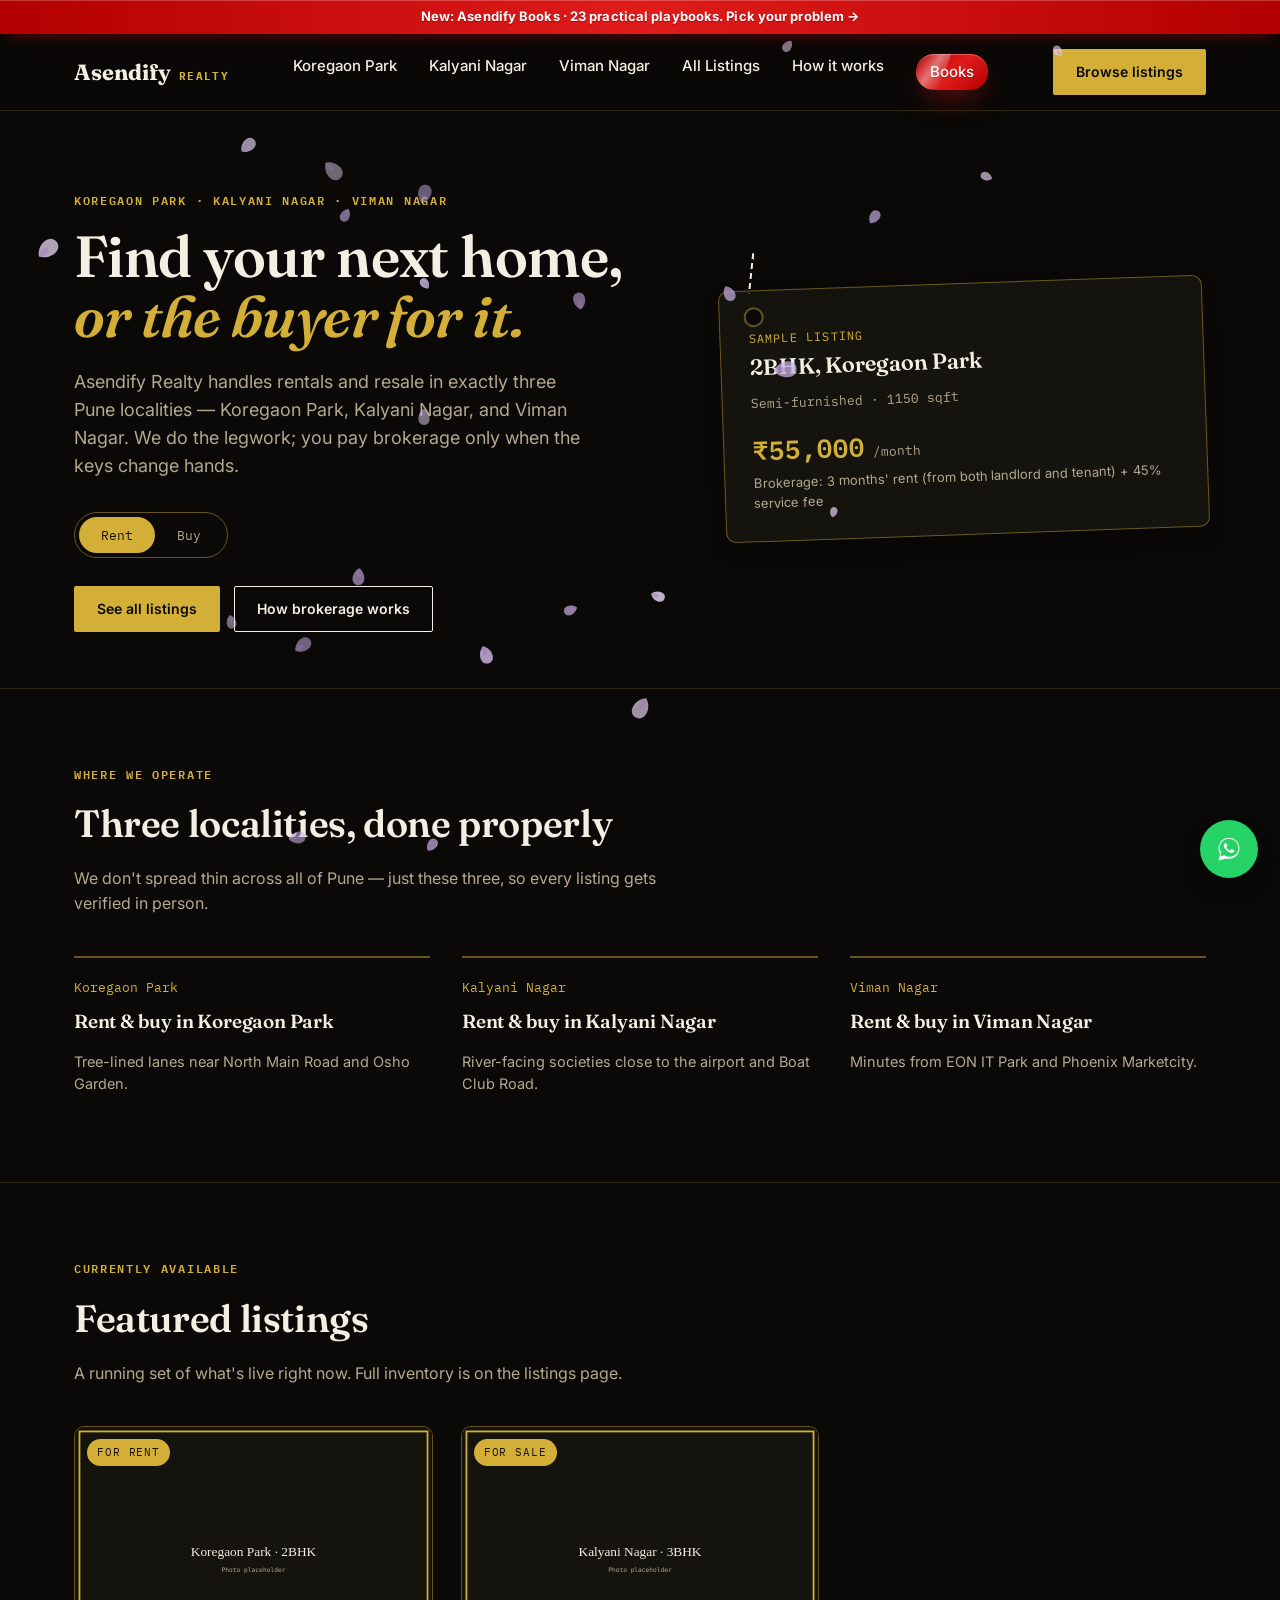
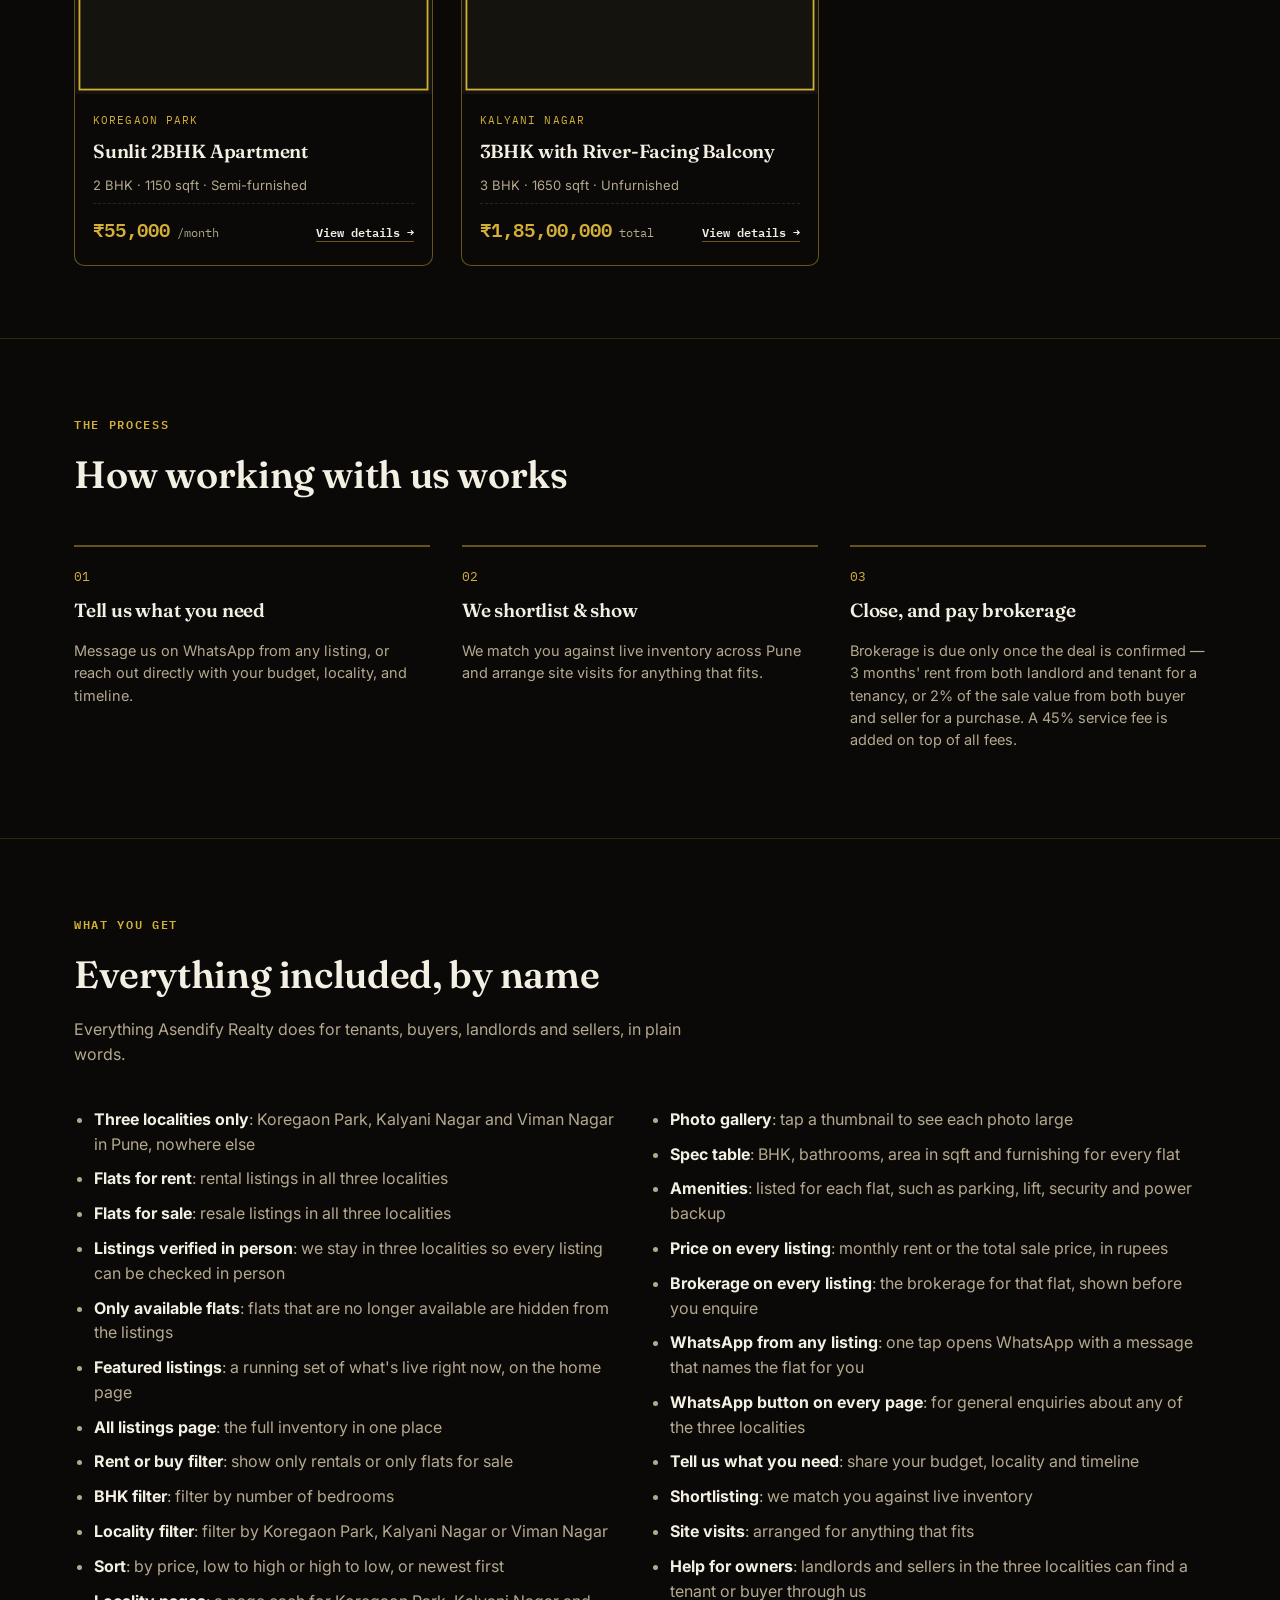
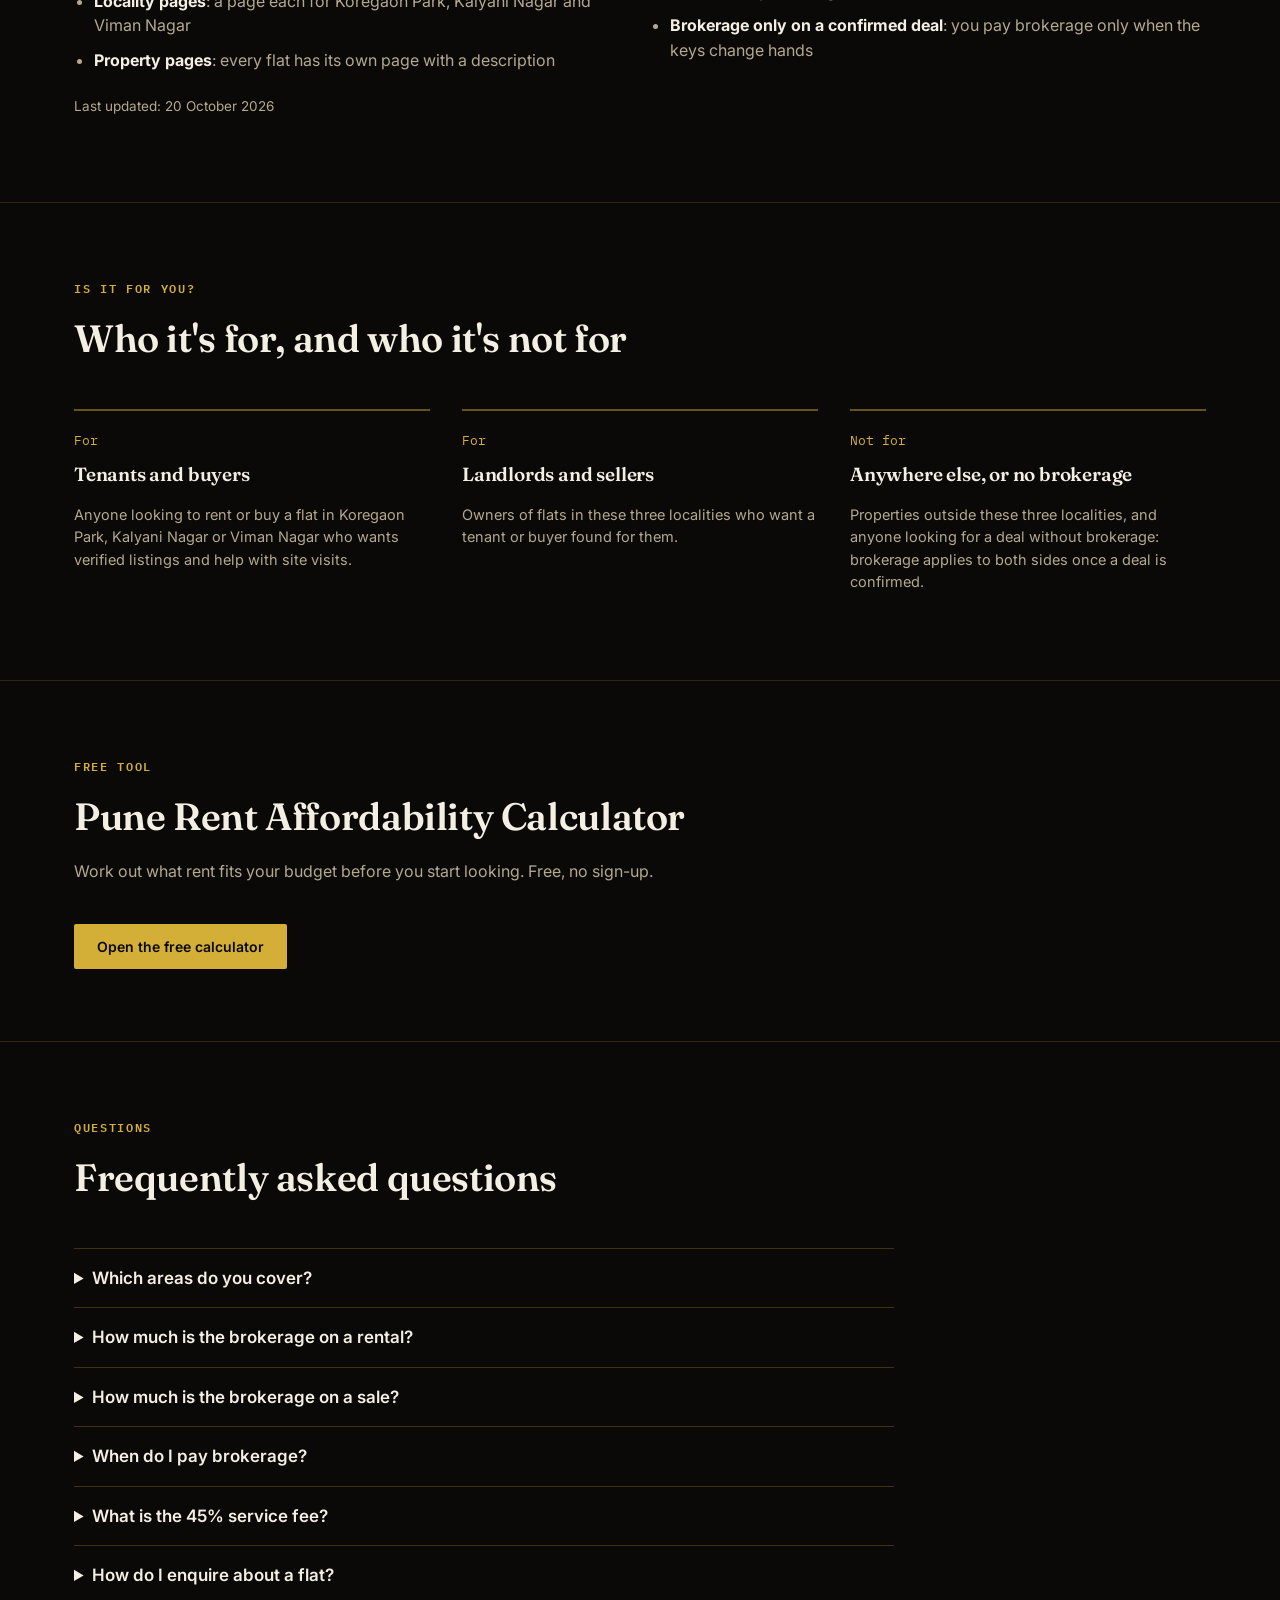
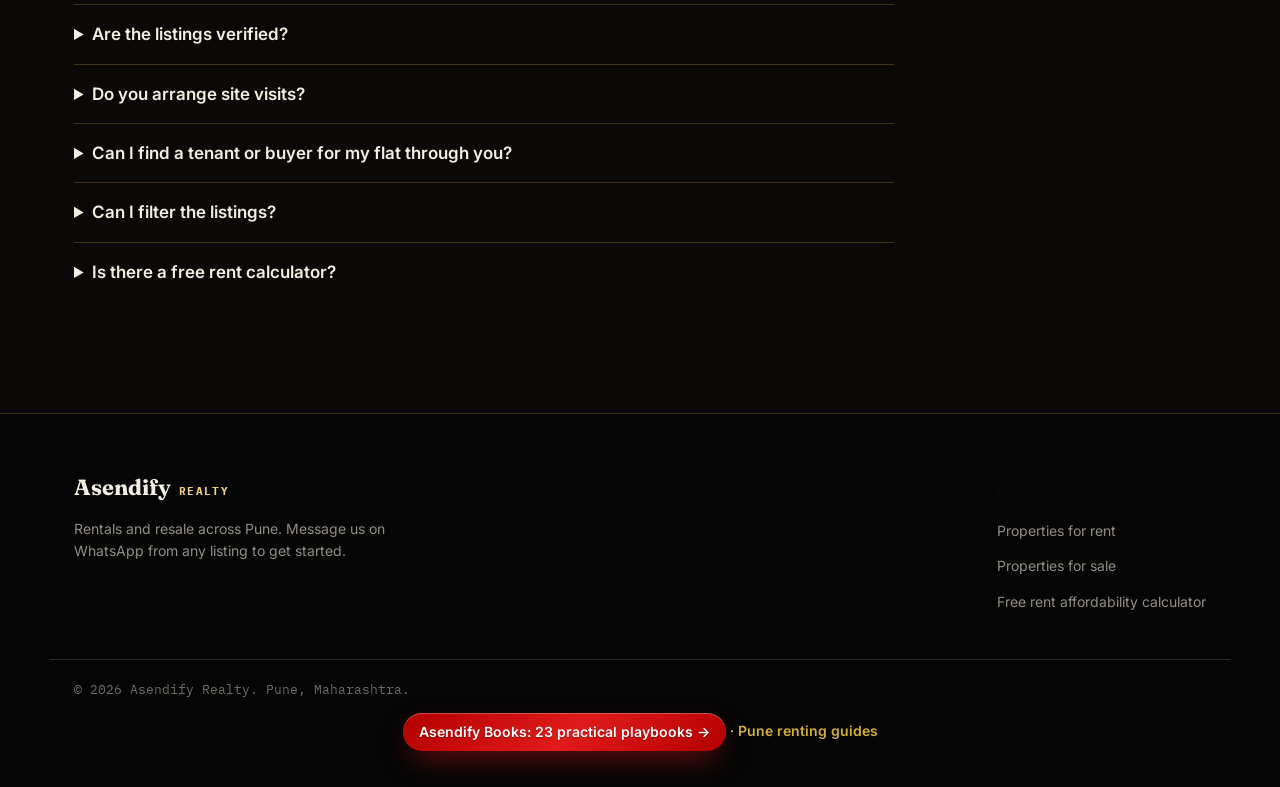
==== commit ec7cab1f: "Visit counter: first-touch source cookie across asendify.co sites, own-site hops as site/<name>, in-" ====
--- a/index.html
+++ b/index.html
@@ -631,7 +631,9 @@
 if(navigator.webdriver||/bot\b|bot\/|crawl|spider|slurp|preview|headless|lighthouse|scanner|facebookexternalhit/i.test(navigator.userAgent))return;
 var c=function(v){return String(v||'').toLowerCase().replace(/[^a-z0-9._-]/g,'').slice(0,60)};var src='';
 if(q0.get('utm_source'))src=[c(q0.get('utm_source')),c(q0.get('utm_medium')),c(q0.get('utm_campaign'))].join('/');
-if(!src&&document.referrer){var h=new URL(document.referrer).hostname.replace(/^www\./,'');if(h&&!/(^|\.)asendify\.co$/.test(h))src='ref/'+c(h);}
+var own='';if(!src&&document.referrer){var h=new URL(document.referrer).hostname.replace(/^www\./,'');if(h&&!/(^|\.)asendify\.co$/.test(h))src='ref/'+c(h);else if(h)own='site/'+(c(h.replace(/\.?asendify\.co$/,''))||'www');}
+/* 2026-10-28 (Manthan: tag every visit): first-touch source cookie (7 days, all asendify.co sites) so a visitor who came from Instagram and then opens a 2nd page/site keeps that source; own-site hops are site/<name>; the API labels in-app browsers. */
+var m0=document.cookie.match(/(^|;\s*)asd_src=([a-z0-9._\/-]{1,80})/);if(src)document.cookie='asd_src='+src+'; domain=.asendify.co; path=/; max-age=604800; SameSite=Lax; Secure';else if(m0)src=m0[2];else if(own)src=own;
 src=src||'direct';var path=location.pathname.replace(/[^a-zA-Z0-9._\/-]/g,'').slice(0,120)||'/';
 var acts=['scroll','pointerdown','touchstart','keydown','mousemove','wheel'],sent=false,shown=0,tick;
 var send=function(how){if(sent)return;sent=true;clearInterval(tick);acts.forEach(function(e){removeEventListener(e,on,true)});
--- a/assets/css/style.css
+++ b/assets/css/style.css
@@ -256,11 +256,11 @@
 
 /* 2026-10-25 (Manthan: "make the button of them shining red"): buttons on full/stopped services that send people
    to the books and courses. Red gradient, white bold text, a moving shine (none with reduced motion). */
-.btn-red-shine{position:relative;overflow:hidden;color:#fff!important;background:#c40c0c!important;background:linear-gradient(135deg,#b30000 0%,#e01b1b 52%,#b30000 100%)!important;border-color:#8f0000!important;font-weight:700!important;text-decoration:none!important;text-shadow:0 1px 1px rgba(0,0,0,.3);box-shadow:0 12px 30px -10px rgba(224,27,27,.7),inset 0 1px 0 rgba(255,255,255,.28)!important}
-.btn-red-shine::after{content:""!important;position:absolute!important;top:0!important;bottom:auto!important;right:auto!important;left:-60%;width:40%!important;height:100%!important;background:linear-gradient(110deg,transparent,rgba(255,255,255,.34),transparent)!important;transform:skewX(-20deg)!important;transition:none!important;animation:redshine 3.8s ease-in-out infinite;pointer-events:none}
+.btn-red-shine{position:relative;overflow:hidden;color:#fff!important;background:#c40c0c!important;background:linear-gradient(135deg,#b30000 0%,#e01b1b 52%,#b30000 100%)!important;border-color:#8f0000!important;text-decoration:none!important;text-shadow:0 1px 1px rgba(0,0,0,.3);box-shadow:0 12px 30px -10px rgba(224,27,27,.7),inset 0 1px 0 rgba(255,255,255,.28)!important}
+.btn-red-shine::after{content:""!important;position:absolute!important;top:0!important;bottom:auto!important;right:auto!important;left:-60%;width:40%!important;height:100%!important;background:linear-gradient(110deg,transparent,rgba(255,255,255,.42),transparent)!important;transform:skewX(-20deg)!important;transition:none!important;animation:redshine 3.8s ease-in-out infinite;pointer-events:none}
 .btn-red-shine:hover{filter:brightness(1.08) saturate(1.05);color:#fff!important}
 .btn-red-shine:focus-visible{outline:3px solid #fff;outline-offset:2px}
 @keyframes redshine{0%,62%{left:-60%}100%{left:130%}}
 @media (prefers-reduced-motion:reduce){.btn-red-shine::after{animation:none;display:none!important}}
 .asd-books-nav.btn-red-shine{padding:6px 14px;border-radius:999px}
-.asd-books-foot.btn-red-shine{display:inline-block;padding:8px 16px;border-radius:999px}
+.asd-books-foot.btn-red-shine{display:inline-block;vertical-align:middle;padding:8px 16px;border-radius:999px;font-weight:600}
